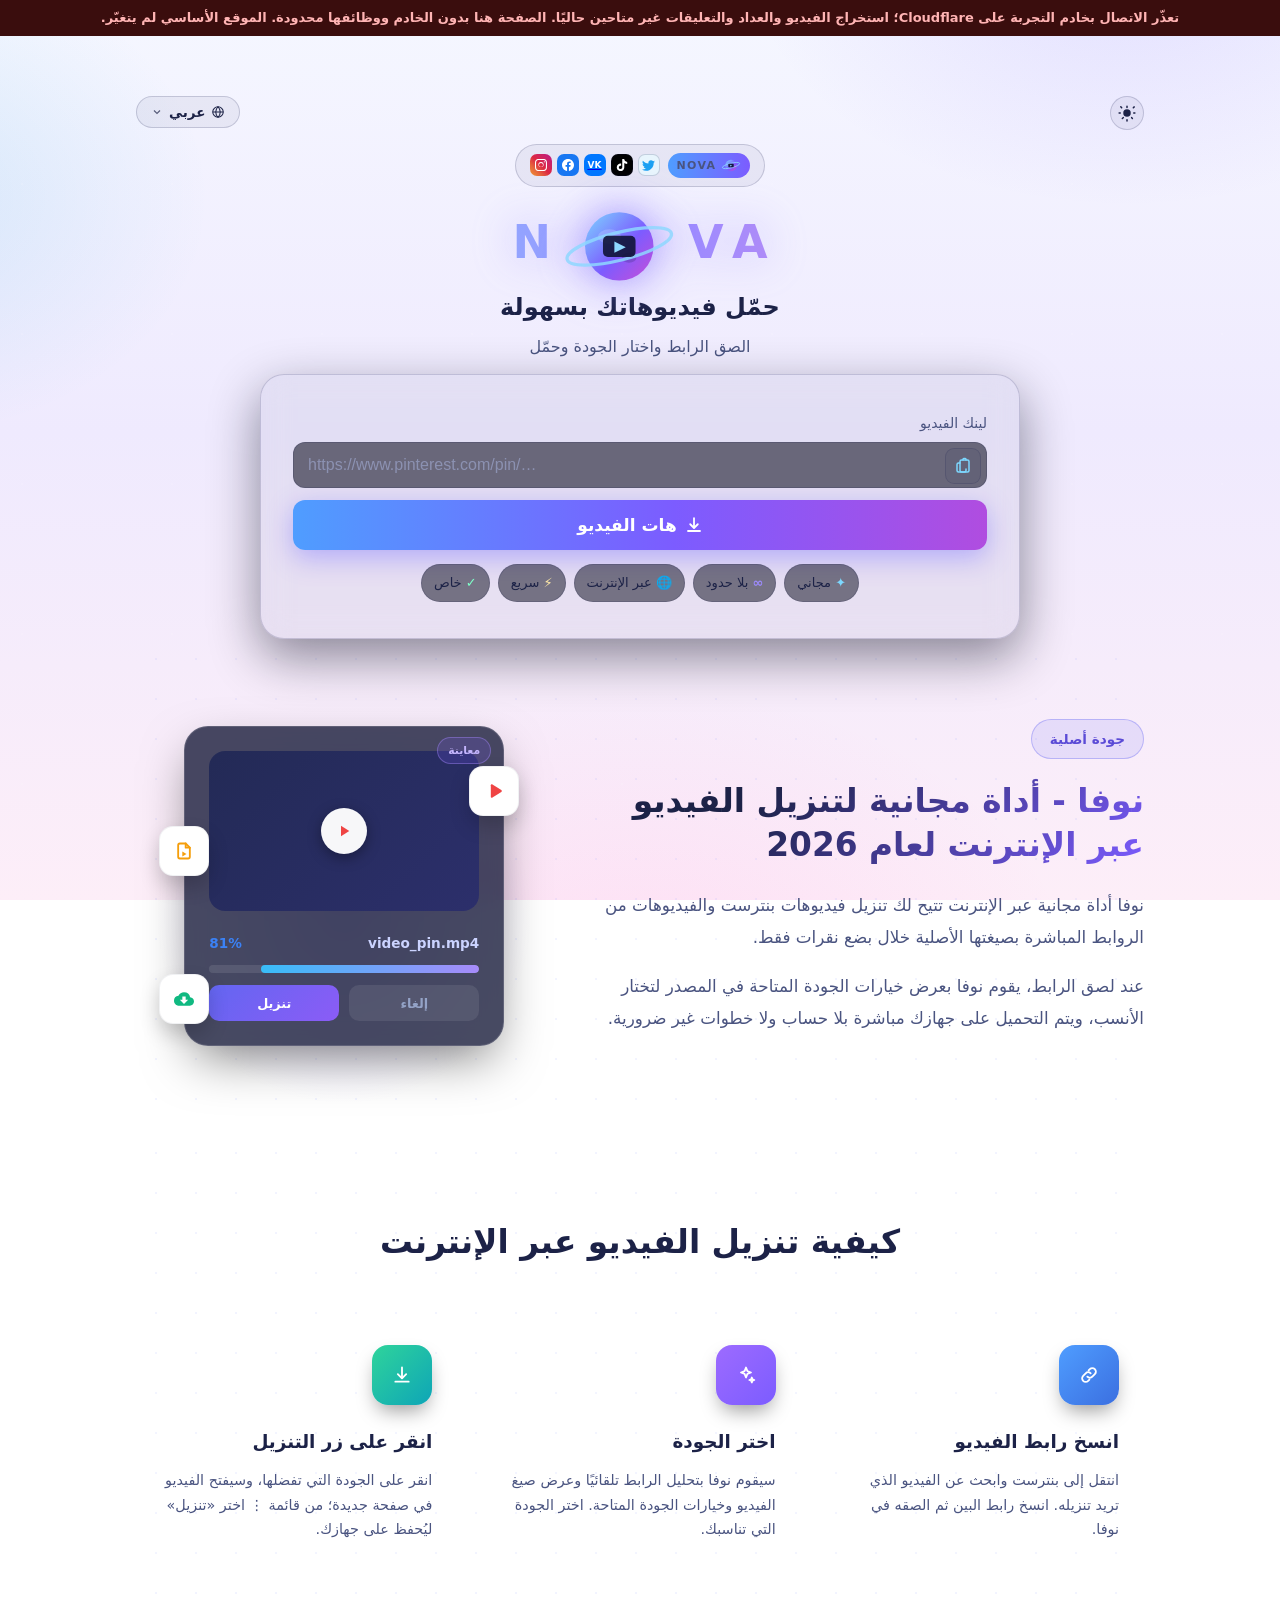
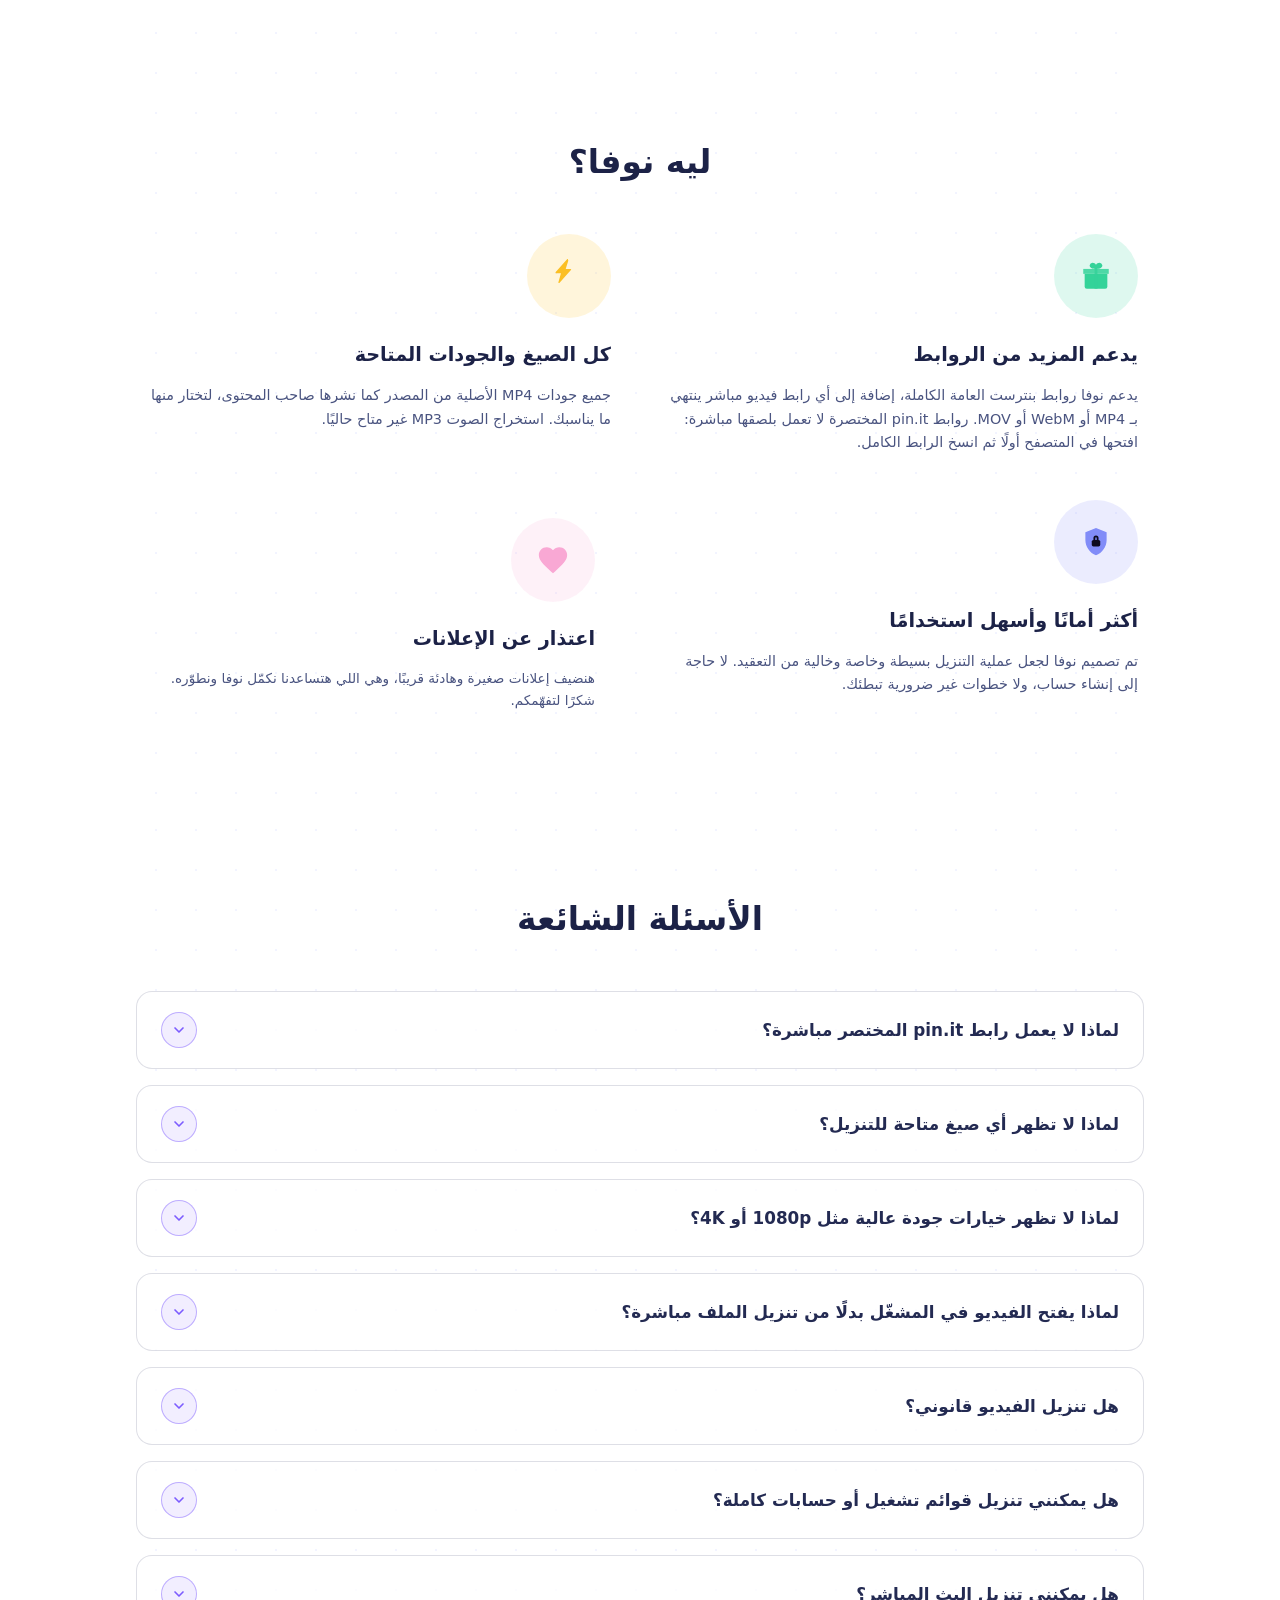
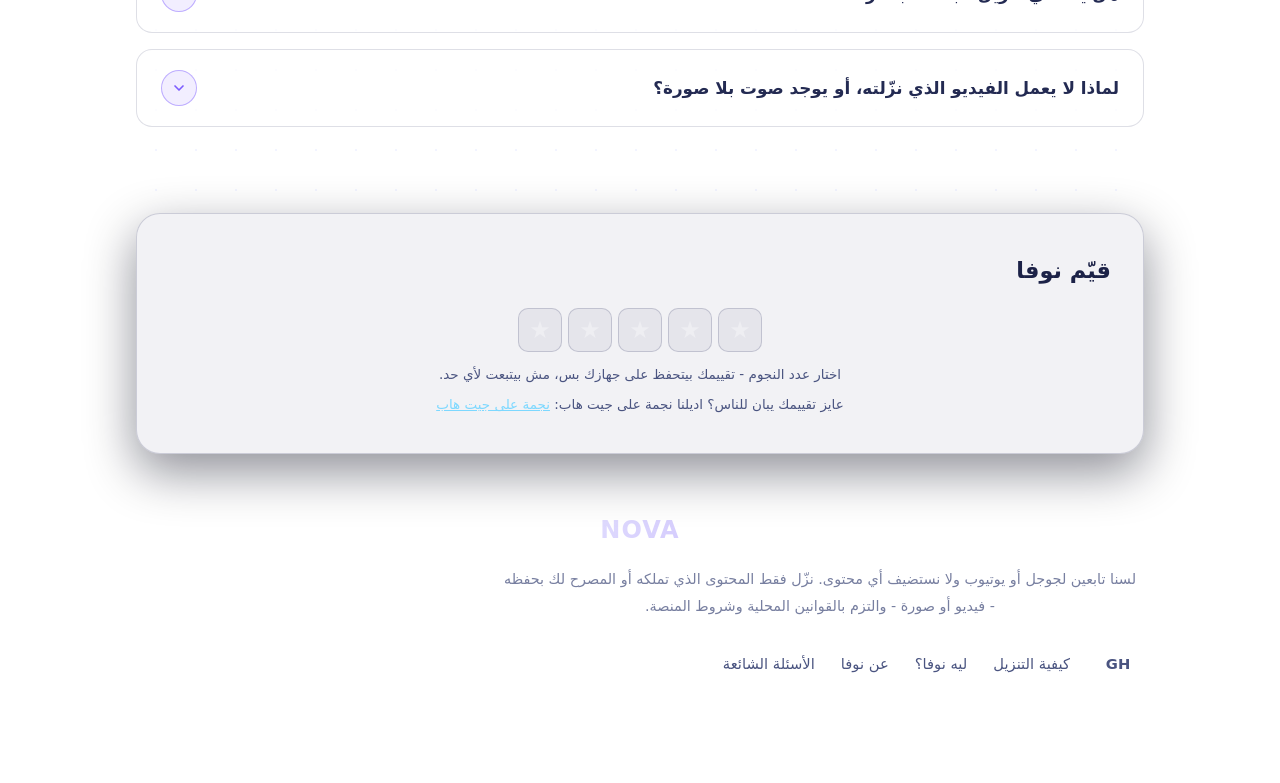
==== preview-cf/index.html @ c41c737f "Preview: Cloudflare Workers + D1 test page (direct-open, no conversion)" ====
<!DOCTYPE html>
<html lang="ar" dir="rtl">
<head>
<meta charset="UTF-8">
<meta name="robots" content="noindex,nofollow">
<meta name="viewport" content="width=device-width, initial-scale=1.0">
<title>N O V A — حمّل فيديوهاتك بسهولة</title>
<meta name="description" content="نوفا: حمّل فيديوهاتك بسهولة - الصق الرابط واختار الجودة وحمّل. مجاني.">
<meta name="keywords" content="تحميل فيديو, بنترست, pinterest video downloader, nova, نوفا, تحميل من بنترست">
<meta name="robots" content="index,follow">
<meta name="theme-color" content="#0d1233">

<meta property="og:site_name" content="NOVA">
<meta property="og:type" content="website">
<meta property="og:title" content="N O V A — حمّل فيديوهاتك بسهولة">
<meta property="og:description" content="الصق اللينك، اختار الجودة، وحمّل. مجاني، وكل حاجة بتتم على جهازك.">
<meta property="og:url" content="https://hady-6.github.io/nova/">
<meta name="twitter:card" content="summary">
<meta name="twitter:title" content="N O V A — حمّل فيديوهاتك بسهولة">
<meta name="twitter:description" content="الصق اللينك، اختار الجودة، وحمّل. مجاني.">
<link rel="icon" href="data:image/svg+xml,%3Csvg xmlns='http://www.w3.org/2000/svg' viewBox='0 0 32 32'%3E%3Ccircle cx='16' cy='16' r='13' fill='%237c5cff'/%3E%3Cellipse cx='16' cy='16' rx='20' ry='6' fill='none' stroke='%237dd8ff' stroke-width='2' transform='rotate(-18 16 16)'/%3E%3C/svg%3E">
<script>try{var st=localStorage.getItem('nova-theme');if(st==='light'||(st===null&&matchMedia('(prefers-color-scheme: light)').matches))document.documentElement.classList.add('light')}catch(e){}</script>
  <link rel="stylesheet" href="../prepared-frontend/style.css?v=44">
</head>
<body><div dir="rtl" style="position:sticky;top:0;z-index:99;background:#2a1f00;color:#ffd479;font:600 13px/1.5 system-ui,sans-serif;padding:8px 12px;text-align:center">نسخة تجريبية لـ NOVA على Cloudflare المجاني (قيد الاختبار) · الفيديو يُفتح في تبويب جديد لتحفظه من المتصفح (مش تنزيل بضغطة واحدة) · للخطة المجانية حدود استخدام ولا يوجد تشغيل مضمون · الموقع الأساسي لسه زي ما هو</div>
<div class="stars" aria-hidden="true"></div>
<div class="stars stars2" aria-hidden="true"></div>
<main class="card">

  <nav class="nav">
    <button id="theme-toggle" class="theme-btn" type="button" data-i18n-title="theme_title" title="الوضع الفاتح / الداكن">
      <svg class="ic-moon" viewBox="0 0 24 24" width="18" height="18" fill="currentColor" aria-hidden="true"><path d="M20.6 14.6A8.5 8.5 0 0 1 9.4 3.4a.7.7 0 0 0-.9-.9 10 10 0 1 0 13 13 .7.7 0 0 0-.9-.9z"/></svg>
      <svg class="ic-sun" viewBox="0 0 24 24" width="18" height="18" fill="currentColor" aria-hidden="true"><path d="M12 17a5 5 0 1 0 0-10 5 5 0 0 0 0 10zm0-15a1 1 0 0 1 1 1v1.5a1 1 0 0 1-2 0V3a1 1 0 0 1 1-1zm0 18a1 1 0 0 1 1 1v1.5a1 1 0 0 1-2 0V21a1 1 0 0 1 1-1zM3 11H1.5a1 1 0 0 0 0 2H3a1 1 0 0 0 0-2zm19.5 0H21a1 1 0 0 0 0 2h1.5a1 1 0 0 0 0-2zM5.6 4.2 4.5 3A1 1 0 0 0 3 4.4l1.1 1.1a1 1 0 1 0 1.5-1.3zm14.3 14.3-1.1-1.1a1 1 0 0 0-1.4 1.4l1 1.1a1 1 0 0 0 1.5-1.4zM20.9 3 19.8 4.2a1 1 0 1 0 1.4 1.4l1.1-1.1A1 1 0 0 0 21 3zM6.2 17.5l-1.1 1a1 1 0 1 0 1.4 1.5l1.1-1.1a1 1 0 1 0-1.4-1.4z"/></svg>
    </button>
    <div class="langdd" id="langdd">
      <button id="lang-btn" class="lang" type="button" aria-haspopup="listbox" aria-expanded="false" aria-label="Language">
        <svg viewBox="0 0 24 24" width="14" height="14" fill="none" stroke="currentColor" stroke-width="1.8" aria-hidden="true"><circle cx="12" cy="12" r="9"/><path d="M3 12h18M12 3c2.5 2.6 3.9 5.7 3.9 9s-1.4 6.4-3.9 9c-2.5-2.6-3.9-5.7-3.9-9S9.5 5.6 12 3z"/></svg>
        <span id="lang-current">عربي</span>
        <svg class="chev" viewBox="0 0 24 24" width="12" height="12" fill="none" stroke="currentColor" stroke-width="2.4" aria-hidden="true"><path d="M6 9l6 6 6-6"/></svg>
      </button>
      <div class="lang-menu" id="lang-menu" role="listbox" hidden></div>
    </div>
  </nav>

  <header>
    <p class="pill"><a class="badge novareset" href="./" aria-label="NOVA - إعادة تحميل الصفحة" title="NOVA"><svg viewBox="86 56 148 96" width="20" height="14" role="img" aria-hidden="true"><circle cx="160" cy="108" r="42" fill="url(#planet)"/><ellipse cx="160" cy="108" rx="66" ry="17" fill="none" stroke="#8fd8ff" stroke-width="6" opacity=".9" transform="rotate(-14 160 108)"/><g transform="translate(160 108)"><rect x="-20" y="-13" width="40" height="26" rx="6" fill="#0d1233" opacity=".9"/><path d="M-6 -6l14 7-14 7z" fill="#8fd8ff"/></g></svg><span class="novareset-t">NOVA</span></a>
      <span class="picons" aria-hidden="true">
        <a class="plink" href="https://www.instagram.com/" target="_blank" rel="noopener" aria-label="Instagram"><span class="ptile ig" title="Instagram"><svg viewBox="0 0 24 24" width="12" height="12" fill="#fff" role="img"><path d="M12 0C8.74 0 8.333.015 7.053.072 5.775.132 4.905.333 4.14.63c-.789.306-1.459.717-2.126 1.384S.935 3.35.63 4.14C.333 4.905.131 5.775.072 7.053.012 8.333 0 8.74 0 12s.015 3.667.072 4.947c.06 1.277.261 2.148.558 2.913.306.788.717 1.459 1.384 2.126.667.666 1.336 1.079 2.126 1.384.766.296 1.636.499 2.913.558C8.333 23.988 8.74 24 12 24s3.667-.015 4.947-.072c1.277-.06 2.148-.262 2.913-.558.788-.306 1.459-.718 2.126-1.384.666-.667 1.079-1.335 1.384-2.126.296-.765.499-1.636.558-2.913.06-1.28.072-1.687.072-4.947s-.015-3.667-.072-4.947c-.06-1.277-.262-2.149-.558-2.913-.306-.789-.718-1.459-1.384-2.126C21.319 1.347 20.651.935 19.86.63c-.765-.297-1.636-.499-2.913-.558C15.667.012 15.26 0 12 0zm0 2.16c3.203 0 3.585.016 4.85.071 1.17.055 1.805.249 2.227.415.562.217.96.477 1.382.896.419.42.679.819.896 1.381.164.422.36 1.057.413 2.227.057 1.266.07 1.646.07 4.85s-.015 3.585-.074 4.85c-.061 1.17-.256 1.805-.421 2.227-.224.562-.479.96-.899 1.382-.419.419-.824.679-1.38.896-.42.164-1.065.36-2.235.413-1.274.057-1.649.07-4.859.07-3.211 0-3.586-.015-4.859-.074-1.171-.061-1.816-.256-2.236-.421-.569-.224-.96-.479-1.379-.899-.421-.419-.69-.824-.9-1.38-.165-.42-.359-1.065-.42-2.235-.045-1.26-.061-1.649-.061-4.844 0-3.196.016-3.586.061-4.861.061-1.17.255-1.814.42-2.234.21-.57.479-.96.9-1.381.419-.419.81-.689 1.379-.898.42-.166 1.051-.361 2.221-.421 1.275-.045 1.65-.06 4.859-.06l.045.03zm0 3.678a5.162 5.162 0 1 0 0 10.324 5.162 5.162 0 0 0 0-10.324zM12 16c-2.21 0-4-1.79-4-4s1.79-4 4-4 4 1.79 4 4-1.79 4-4 4zm7.846-10.405a1.206 1.206 0 0 1-2.41 0 1.206 1.206 0 0 1 2.41 0z"/></svg></span></a>
        <a class="plink" href="https://www.facebook.com/" target="_blank" rel="noopener" aria-label="Facebook"><span class="ptile fb" title="Facebook"><svg viewBox="0 0 24 24" width="12" height="12" fill="#fff" role="img"><path d="M24 12.073c0-6.627-5.373-12-12-12s-12 5.373-12 12c0 5.99 4.388 10.954 10.125 11.854v-8.385H7.078v-3.47h3.047V9.43c0-3.007 1.792-4.669 4.533-4.669 1.312 0 2.686.235 2.686.235v2.953H15.83c-1.491 0-1.956.925-1.956 1.874v2.25h3.328l-.532 3.47h-2.796v8.385C19.612 23.027 24 18.062 24 12.073z"/></svg></span></a>
        <a class="plink" href="https://vk.com/" target="_blank" rel="noopener" aria-label="VK"><span class="ptile vk" title="VK">VK</span></a>
        <a class="plink" href="https://www.tiktok.com/" target="_blank" rel="noopener" aria-label="TikTok"><span class="ptile tt" title="TikTok"><svg viewBox="0 0 24 24" width="12" height="12" fill="#fff" role="img"><path d="M12.525.02c1.31-.02 2.61-.01 3.91-.02.08 1.53.63 3.09 1.75 4.17 1.12 1.11 2.7 1.62 4.24 1.79v4.03c-1.44-.05-2.89-.35-4.2-.97-.57-.26-1.1-.59-1.62-.93-.01 2.92.01 5.84-.02 8.75-.08 1.4-.54 2.79-1.35 3.94-1.31 1.92-3.58 3.17-5.91 3.21-1.43.08-2.86-.31-4.08-1.03-2.02-1.19-3.44-3.37-3.65-5.71-.02-.5-.03-1-.01-1.49.18-1.9 1.12-3.72 2.58-4.96 1.66-1.44 3.98-2.13 6.15-1.72.02 1.48-.04 2.96-.04 4.44-.99-.32-2.15-.23-3.02.37-.63.41-1.11 1.04-1.36 1.75-.21.51-.15 1.07-.14 1.61.24 1.64 1.82 3.02 3.5 2.87 1.12-.01 2.19-.66 2.77-1.61.19-.33.4-.67.41-1.06.1-1.79.06-3.57.07-5.36.01-4.03-.01-8.05.02-12.07z"/></svg></span></a>
        <a class="plink" href="https://x.com/" target="_blank" rel="noopener" aria-label="Twitter"><span class="ptile tw" title="Twitter"><svg viewBox="0 0 24 24" width="13" height="13" fill="#1DA1F2" role="img"><path d="M23.953 4.57a10 10 0 0 1-2.825.775 4.958 4.958 0 0 0 2.163-2.723c-.951.555-2.005.959-3.127 1.184a4.92 4.92 0 0 0-8.384 4.482C7.69 8.095 4.067 6.13 1.64 3.162a4.822 4.822 0 0 0-.666 2.475c0 1.71.87 3.213 2.188 4.096a4.904 4.904 0 0 1-2.228-.616v.06a4.923 4.923 0 0 0 3.946 4.827 4.996 4.996 0 0 1-2.212.085 4.936 4.936 0 0 0 4.604 3.417 9.867 9.867 0 0 1-6.102 2.105c-.39 0-.779-.023-1.17-.067a13.995 13.995 0 0 0 7.557 2.209c9.053 0 13.998-7.496 13.998-13.985 0-.21 0-.42-.015-.63A9.935 9.935 0 0 0 24 4.59z"/></svg></span></a>
      </span>
    </p>
    <svg width="0" height="0" style="position:absolute" aria-hidden="true"><defs>
        <linearGradient id="planet" x1="0" y1="0" x2="1" y2="1">
          <stop offset="0" stop-color="#7dd8ff"/><stop offset=".55" stop-color="#7c5cff"/><stop offset="1" stop-color="#c94dd8"/>
        </linearGradient>
        <linearGradient id="arrow" x1="0" y1="0" x2="0" y2="1">
          <stop offset="0" stop-color="#8fe3ff"/><stop offset="1" stop-color="#b79bff"/>
        </linearGradient>
        <radialGradient id="glow" cx=".5" cy=".5" r=".5">
          <stop offset="0" stop-color="#7c5cff" stop-opacity=".55"/><stop offset="1" stop-color="#7c5cff" stop-opacity="0"/>
        </radialGradient>
    </defs></svg>
    <p class="brand" dir="ltr"><span class="bl">N</span><svg class="brand-o" viewBox="86 56 148 96" role="img" aria-label="O"><circle cx="160" cy="108" r="42" fill="url(#planet)"/><ellipse cx="148" cy="96" rx="14" ry="9" fill="#ffffff" opacity=".18"/><ellipse cx="172" cy="122" rx="9" ry="6" fill="#0d1233" opacity=".18"/><ellipse cx="160" cy="108" rx="66" ry="17" fill="none" stroke="#8fd8ff" stroke-width="4" opacity=".85" transform="rotate(-14 160 108)"/><g transform="translate(160 108)"><rect x="-20" y="-13" width="40" height="26" rx="6" fill="#0d1233" opacity=".88"/><path d="M-6 -6l14 7-14 7z" fill="#8fd8ff"/></g></svg><span class="bl">V</span><span class="bl">A</span></p>
    <h1 data-i18n="h1">حمّل فيديوهاتك بسهولة</h1>
    <p class="intro" data-i18n="sub">الصق الرابط واختار الجودة وحمّل</p>
  </header>

  <section class="panel" id="go-panel">
    <label for="url" data-i18n="url_label">لينك الفيديو</label>
    <div class="urlrow">
      <input id="url" type="url" inputmode="url" autocomplete="off" placeholder="https://www.pinterest.com/pin/…" data-i18n-ph="ph">
      <button id="paste" class="paste" type="button" data-i18n-title="paste_title" title="لصق" aria-label="لصق">
        <svg viewBox="0 0 24 24" width="18" height="18" fill="none" stroke="currentColor" stroke-width="2" stroke-linecap="round" stroke-linejoin="round"><rect x="8" y="4" width="12" height="16" rx="2"/><path d="M8 8H6a2 2 0 0 0-2 2v8a2 2 0 0 0 2 2h8a2 2 0 0 0 2-2v-2"/><path d="M12 4V3a1 1 0 0 1 1-1h2a1 1 0 0 1 1 1v1"/></svg>
      </button>
    </div>
    <button id="go" class="primary big" type="button">
      <svg viewBox="0 0 24 24" width="18" height="18" fill="none" stroke="currentColor" stroke-width="2.4" stroke-linecap="round" stroke-linejoin="round"><path d="M12 3v12"/><path d="M7 11l5 5 5-5"/><path d="M4 20h16"/></svg>
      <span data-i18n="go">هات الفيديو</span>
    </button>
    <div id="msg" role="status" aria-live="polite"></div>
    <div class="chips">
      <span class="chip"><i class="dot dc">✦</i> <span data-i18n="chip_free">مجاني</span></span>
      <span class="chip"><i class="dot dv">∞</i> <span data-i18n="chip_nolimits">بلا حدود</span></span>
      <span class="chip"><i class="dot dc">🌐</i> <span data-i18n="chip_online">عبر الإنترنت</span></span>
      <span class="chip"><i class="dot dy">⚡</i> <span data-i18n="chip_fast">سريع</span></span>
      <span class="chip"><i class="dot dg">✓</i> <span data-i18n="chip_private">خاص</span></span>
    </div>
  </section>

  <section id="pin-result" class="panel" hidden>
    <h2><svg class="ic" viewBox="0 0 24 24" width="20" height="20" fill="none" stroke="url(#planet)" stroke-width="2" stroke-linecap="round"><path d="M4 7h16M4 12h10M4 17h13"/></svg> <span data-i18n="choose_quality">اختار الجودة</span></h2>
    <p id="pin-title"></p>
    <div id="variants" class="stack"></div>
    <div class="note">
      <strong data-i18n="howto_save_t">إزاي تحفظه</strong>
      <span data-i18n="howto_save_b">دوس على الجودة، الفيديو هيفتح لوحده في صفحة جديدة. شغّله، ومن ⋮ اختار «تنزيل» وهيتحفظ على موبايلك. بنترست مانعة التحميل بضغطة واحدة من أي موقع خارجي.</span>
    </div>
  </section>

  <section id="direct-result" class="panel" hidden>
    <h2><span data-i18n="ready_t">جاهز يتحمّل</span></h2>
    <div class="stack"><button id="dl-direct" class="primary" type="button" data-i18n="dl_btn">تحميل الفيديو</button></div>
    <div id="direct-fallback" class="note" hidden>
      <strong data-i18n="fallback_t">التحميل المباشر متعذر</strong>
      <span data-i18n="fallback_b">الموقع اللي عليه الفيديو مانع التحميل من هنا. افتحه من اللينك ده واحفظه من ⋮ ثم «تنزيل»:</span>
      <a id="direct-open" href="#" target="_blank" rel="noopener" data-i18n="fallback_open">فتح الفيديو</a>
    </div>
    <div id="direct-ok" class="note ok" hidden><strong data-i18n="ok_t">اتحمّل ✓</strong> <span data-i18n="ok_b">الفيديو نزل على جهازك.</span></div>
  </section>

  <section class="panel low about" id="about">
    <div class="about-txt">
      <span class="pill-mini" data-i18n="about_chip">جودة أصلية</span>
      <h2><span data-i18n="about_h">نوفا - أداة مجانية لتنزيل الفيديو عبر الإنترنت لعام 2026</span></h2>
      <p data-i18n="about_p1">نوفا أداة مجانية عبر الإنترنت تتيح لك تنزيل فيديوهات بنترست والفيديوهات من الروابط المباشرة بصيغتها الأصلية خلال بضع نقرات فقط.</p>
      <p data-i18n="about_p2">عند لصق الرابط، يقوم نوفا بعرض خيارات الجودة المتاحة في المصدر لتختار الأنسب، ويتم التحميل على جهازك مباشرة بلا حساب ولا خطوات غير ضرورية.</p>
    </div>
    <div class="about-mock" aria-hidden="true">
      <div class="mock-blob"></div>
      <div class="mock-card"><span class="mock-demo" data-i18n="mock_demo">معاينة</span>
        <div class="mock-video"><span class="mock-play"><svg viewBox="0 0 24 24" width="18" height="18" fill="#ef4444"><path d="M8 5v14l11-7z"/></svg></span></div>
        <div class="mock-row"><span class="mock-file" dir="ltr">video_pin.mp4</span><span class="mock-pct">85%</span></div>
        <div class="mock-bar"><span></span></div>
        <div class="mock-btns"><span class="mock-cancel" data-i18n="mock_cancel">إلغاء</span><span class="mock-dl" data-i18n="mock_dl">تنزيل</span></div>
      </div>
      <span class="float-ic fi-link" title="تشغيل الفيديو"><svg viewBox="0 0 24 24" width="22" height="22" fill="#ef4444"><path d="M8.5 5.8v12.4c0 .9 1 1.5 1.8 1l9.7-6.2c.7-.5.7-1.5 0-2L10.3 4.8c-.8-.5-1.8.1-1.8 1z"/></svg></span>
      <span class="float-ic fi-vid"><svg viewBox="0 0 24 24" width="20" height="20" fill="none" stroke="#f59e0b" stroke-width="2.2" stroke-linecap="round" stroke-linejoin="round"><path d="M14 3H7a2 2 0 0 0-2 2v14a2 2 0 0 0 2 2h10a2 2 0 0 0 2-2V8z"/><path d="M14 3v5h5"/><path d="M10 12.5l5 3-5 3z" fill="#f59e0b" stroke="none"/></svg></span>
      <span class="float-ic fi-dl"><svg viewBox="0 0 24 24" width="20" height="20" fill="#10b981"><path d="M19.35 10.04A7.49 7.49 0 0 0 12 4C9.11 4 6.6 5.64 5.35 8.04A5.994 5.994 0 0 0 0 14c0 3.31 2.69 6 6 6h13c2.76 0 5-2.24 5-5 0-2.64-2.05-4.78-4.65-4.96zM17 13l-5 5-5-5h3V9h4v4h3z"/></svg></span>
    </div>
  </section>

  <section class="panel low how-sec" id="how">
    <h2><span data-i18n="how_h">كيفية تنزيل الفيديو عبر الإنترنت</span></h2>
    <div class="steps">
      <div class="step">
        <span class="tile blue"><svg viewBox="0 0 24 24" width="20" height="20" fill="none" stroke="#fff" stroke-width="2.2" stroke-linecap="round"><path d="M10 14a4 4 0 0 0 6 0l3-3a4 4 0 0 0-6-6l-1.5 1.5"/><path d="M14 10a4 4 0 0 0-6 0l-3 3a4 4 0 0 0 6 6l1.5-1.5"/></svg></span>
        <div><strong data-i18n="step1_t">انسخ رابط الفيديو</strong><p data-i18n="step1_b">انتقل إلى بنترست وابحث عن الفيديو الذي تريد تنزيله. انسخ رابط البين ثم الصقه في نوفا.</p></div>
      </div>
      <div class="step">
        <span class="tile violet"><svg viewBox="0 0 24 24" width="20" height="20" fill="none" stroke="#fff" stroke-width="2.2" stroke-linecap="round" stroke-linejoin="round"><path d="M12 3l1.7 4.3L18 9l-4.3 1.7L12 15l-1.7-4.3L6 9l4.3-1.7z"/><path d="M19 15l.8 2.2L22 18l-2.2.8L19 21l-.8-2.2L16 18l2.2-.8z"/></svg></span>
        <div><strong data-i18n="step2_t">اختر الجودة</strong><p data-i18n="step2_b">سيقوم نوفا بتحليل الرابط تلقائيًا وعرض صيغ الفيديو وخيارات الجودة المتاحة. اختر الجودة التي تناسبك.</p></div>
      </div>
      <div class="step">
        <span class="tile green"><svg viewBox="0 0 24 24" width="20" height="20" fill="none" stroke="#fff" stroke-width="2.2" stroke-linecap="round" stroke-linejoin="round"><path d="M12 3v12"/><path d="M7 11l5 5 5-5"/><path d="M4 20h16"/></svg></span>
        <div><strong data-i18n="step3_t">انقر على زر التنزيل</strong><p data-i18n="step3_b">انقر على الجودة التي تفضلها، وسيفتح الفيديو في صفحة جديدة؛ من قائمة ⋮ اختر «تنزيل» ليُحفظ على جهازك.</p></div>
      </div>
    </div>
  </section>


  <section class="panel low why-sec" id="why">
    <h2><span data-i18n="feat_h">ليه نوفا؟</span></h2>
    <div class="feat">
      <div class="cell cm">
        <span class="bubble"><svg viewBox="0 0 24 24" width="30" height="30" fill="currentColor"><path d="M4 10.5h16v9a1.5 1.5 0 0 1-1.5 1.5h-13A1.5 1.5 0 0 1 4 19.5v-9z"/><path d="M3 7h18v3.5H3z" opacity=".85"/><path d="M11 7h2v14h-2z" opacity=".85"/><path d="M12 7s-4.5.2-4.5-2.6A2.25 2.25 0 0 1 12 5.6 2.25 2.25 0 0 1 16.5 4.4C16.5 7.2 12 7 12 7z"/></svg></span>
        <strong data-i18n="feat5_t">يدعم المزيد من الروابط</strong>
        <p data-i18n="feat5_b">يدعم نوفا روابط بنترست العامة الكاملة والروابط المختصرة pin.it بعد فتحها، إضافة إلى أي رابط فيديو مباشر ينتهي بـ MP4 أو WebM أو MOV.</p>
      </div>
      <div class="cell ca">
        <span class="bubble"><svg viewBox="0 0 24 24" width="30" height="30" fill="currentColor"><path d="M11.25.68a.5.5 0 0 1 .23.58L9.68 7H13a.5.5 0 0 1 .36.84l-8 9a.5.5 0 0 1-.84-.49L6.32 10H3a.5.5 0 0 1-.36-.84l8-9a.5.5 0 0 1 .61-.48z"/></svg></span>
        <strong data-i18n="feat1_t">كل الصيغ والجودات المتاحة</strong>
        <p data-i18n="feat1_b">جميع جودات MP4 الأصلية من المصدر كما نشرها صاحب المحتوى، لتختار منها ما يناسبك. استخراج الصوت MP3 غير متاح حاليًا.</p>
      </div>
      <div class="cell cl">
        <span class="bubble"><svg viewBox="0 0 24 24" width="30" height="30" fill="currentColor"><path d="M12 2.2l7.5 3v5.3c0 4.8-3.2 9.2-7.5 10.9-4.3-1.7-7.5-6.1-7.5-10.9V5.2l7.5-3z"/><rect x="9" y="10.5" width="6" height="4.6" rx="1.2" fill="#0d0a1f"/><path d="M10.2 10.5V9.2a1.8 1.8 0 0 1 3.6 0v1.3h-1.3V9.2a.5.5 0 0 0-1 0v1.3h-1.3z" fill="#0d0a1f"/></svg></span>
        <strong data-i18n="feat6_t">أكثر أمانًا وأسهل استخدامًا</strong>
        <p data-i18n="feat6_b">تم تصميم نوفا لجعل عملية التنزيل بسيطة وخاصة وخالية من التعقيد. لا حاجة إلى إنشاء حساب، ولا خطوات غير ضرورية تبطئك.</p>
      </div>
      <div class="cell mini cr">
        <span class="bubble"><svg viewBox="0 0 24 24" width="30" height="30" fill="currentColor"><path d="M12 21.35l-1.45-1.32C5.4 15.36 2 12.28 2 8.5 2 5.42 4.42 3 7.5 3c1.74 0 3.41.81 4.5 2.09C13.09 3.81 14.76 3 16.5 3 19.58 3 22 5.42 22 8.5c0 3.78-3.4 6.86-8.55 11.54L12 21.35z"/></svg></span>
        <strong data-i18n="feat4_t">اعتذار عن الإعلانات</strong>
        <p data-i18n="feat4_b">هنضيف إعلانات صغيرة وهادئة قريبًا، وهي اللي هتساعدنا نكمّل نوفا ونطوّره. شكرًا لتفهّمكم.</p>
      </div>

    </div>
  </section>



  <section class="panel low faq-sec" id="faq">
    <h2><span data-i18n="faq_h">الأسئلة الشائعة</span></h2>
    <details>
      <summary data-i18n="faq1_q">لماذا لا يعمل رابط pin.it المختصر مباشرة؟</summary>
      <p data-i18n="faq1_a">روابط pin.it تحتاج أن تُفتح أولًا: افتح الرابط في المتصفح، وسيتحوّل إلى الرابط الطويل؛ انسخه من شريط العنوان ثم الصقه هنا.</p>
    </details>
    <details>
      <summary data-i18n="faq2_q">لماذا لا تظهر أي صيغ متاحة للتنزيل؟</summary>
      <p data-i18n="faq2_a">قد يكون البين قد حُذف أو جُعل خاصًا (سريًا)، أو أن الرابط يحتوي على صورة وليس فيديو. يرجى التحقق من الرسالة المعروضة على الصفحة لمزيد من التفاصيل.</p>
    </details>
    <details>
      <summary data-i18n="faq8_q">لماذا لا تظهر خيارات جودة عالية مثل 1080p أو 4K؟</summary>
      <p data-i18n="faq8_a">تعتمد خيارات الجودة المتاحة على الفيديو الأصلي في المصدر. نعرض أعلى درجات الدقة المتوفرة فعلًا، لكن بعض الفيديوهات لا توفر نسخًا بدقة 1080p أو أعلى لأن صاحب المحتوى نشرها هكذا.</p>
    </details>
    <details>
      <summary data-i18n="faq3_q">لماذا يفتح الفيديو في المشغّل بدلًا من تنزيل الملف مباشرة؟</summary>
      <p data-i18n="faq3_a">بالنسبة لبعض الفيديوهات، قد يؤدي النقر على زر التنزيل إلى فتح الفيديو مباشرة في المتصفح بدلًا من بدء التنزيل تلقائيًا، لأن بنترست تمنع التحميل بضغطة واحدة من المواقع الخارجية. إذا حدث ذلك، انقر على قائمة النقاط الثلاث ⋮ في المشغل واختر «تنزيل».</p>
    </details>
    <details>
      <summary data-i18n="faq7_q">هل تنزيل الفيديو قانوني؟</summary>
      <p data-i18n="faq7_a">يعتمد ذلك على القوانين المحلية في بلدك وعلى طريقة استخدامك للمحتوى. نزّل فقط الفيديوهات التي تملكها، أو الموجودة ضمن الملكية العامة، أو التي لديك إذن بحفظها.</p>
    </details>
    <details>
      <summary data-i18n="faq6_q">هل يمكنني تنزيل قوائم تشغيل أو حسابات كاملة؟</summary>
      <p data-i18n="faq6_a">لا، تنزيل قوائم التشغيل والحسابات الكاملة غير مدعوم حاليًا. لتنزيل عدة فيديوهات، انسخ كل رابط والصقه بشكل منفصل.</p>
    </details>
    <details>
      <summary data-i18n="faq9_q">هل يمكنني تنزيل البث المباشر؟</summary>
      <p data-i18n="faq9_a">لا، لا يمكن تنزيل البث المباشر أثناء استمراره. بعد انتهاء البث ونشر الفيديو كاملًا في المصدر، يمكن تنزيله بالطريقة المعتادة.</p>
    </details>
    <details>
      <summary data-i18n="faq10_q">لماذا لا يعمل الفيديو الذي نزّلته، أو يوجد صوت بلا صورة؟</summary>
      <p data-i18n="faq10_a">جرّب جودة أخرى من القائمة وأعد التنزيل. بعض الروابط تكون فيديو بلا صوت من المصدر نفسه، وبعض المشغّلات لا تدعم كل الصيغ - جرّب مشغّلًا أحدث أو افتح الملف في المتصفح.</p>
    </details>
  </section>

  <section class="panel" id="rate-panel">
    <h2><span data-i18n="rate_h">قيّم نوفا</span></h2>
    <div class="stars-input" id="rate-stars" role="radiogroup" aria-label="rating">
      <button type="button" data-star="1" aria-label="1">★</button>
      <button type="button" data-star="2" aria-label="2">★</button>
      <button type="button" data-star="3" aria-label="3">★</button>
      <button type="button" data-star="4" aria-label="4">★</button>
      <button type="button" data-star="5" aria-label="5">★</button>
    </div>
    <p class="rate-note" id="rate-note" data-i18n="rate_note">اختار عدد النجوم - تقييمك بيتحفظ على جهازك بس، مش بيتبعت لأي حد.</p>
    <p class="rate-note"><span data-i18n="rate_pub">عايز تقييمك يبان للناس؟ اديلنا نجمة على جيت هاب:</span> <a href="https://github.com/hady-6/nova" target="_blank" rel="noopener" data-i18n="rate_gh">نجمة على جيت هاب</a></p>
  </section>

  <footer>
    <div class="foot-brand" dir="ltr">NOVA</div>
    <p class="advice" data-i18n="footer2">لسنا تابعين لبنترست ولا نستضيف أي محتوى. نزّل فقط المحتوى الذي تملكه أو المصرح لك بحفظه - فيديو أو صورة - والتزم بالقوانين المحلية وشروط المنصة.</p>
    <div class="foot-links">
      <a class="foot-gh" href="https://github.com/hady-6/nova" target="_blank" rel="noopener" title="GitHub" dir="ltr">GH</a>
      <a href="#how" data-i18n="foot_how">كيفية التنزيل</a>
      <a href="#why" data-i18n="foot_why">ليه نوفا؟</a>
      <a href="#about" data-i18n="foot_about">عن نوفا</a>
      <a href="#faq" data-i18n="foot_faq">الأسئلة الشائعة</a>
    </div>
    <p id="stats-line" class="stats-line" hidden></p>
  </footer>
</main>
<script>
var NB='https://nova-api.alaziziya7.workers.dev';
var ac=new AbortController();setTimeout(function(){ac.abort()},6000);
fetch(NB+'/api/health',{signal:ac.signal}).then(function(r){return r.ok&&r.json()}).then(function(j){return !!(j&&j.ok)}).catch(function(){return false}).then(function(alive){
fetch('../prepared-frontend/app.js?v=44').then(function(r){return r.text()}).then(function(t){
 if(!alive){
  var bn=document.querySelector('body > div[dir=rtl]');
  if(bn){bn.style.background='#3a0d0d';bn.style.color='#ffb4b4';bn.textContent='تعذّر الاتصال بخادم التجربة على Cloudflare؛ استخراج الفيديو والعداد والتعليقات غير متاحين حاليًا. الصفحة هنا بدون الخادم ووظائفها محدودة. الموقع الأساسي لم يتغيّر.';}
  var e0=document.createElement('script');e0.textContent=t;document.body.appendChild(e0);
  document.dispatchEvent(new Event('DOMContentLoaded'));
  return;
 }
var AR={"feat2_b": "في هذه النسخة التجريبية يمر رابطك عبر خادم الاختبار الخاص بنوفا على Cloudflare لاستخراج الفيديو، أما الفيديو نفسه فيُفتح مباشرة من Pinterest في تبويب جديد لتحفظه من المتصفح. لا حسابات، والعداد والتعليقات والتقييمات تُحفظ في قاعدة بيانات Cloudflare D1، وللخطة المجانية حدود استخدام.", "about_p2": "في هذه النسخة التجريبية يمر رابطك عبر خادم الاختبار الخاص بنوفا على Cloudflare لاستخراج الفيديو فقط، ويُحفظ عدّاد الزوار والتعليقات والتقييمات في قاعدة بيانات Cloudflare D1 المجانية، ولها حدود استخدام.", "fmt_b2": "تحويل الصيغ - مثل استخراج MP3 - غير متاح في هذه النسخة التجريبية.", "faq1_q": "هل يعمل رابط pin.it المختصر؟", "faq1_a": "جرّب لصق الرابط المختصر مباشرة. اختُبرت ثلاثة روابط مختصرة بنجاح في هذه النسخة، من بينها رابط فيديو بصيغة HLS فقط. إن لم يعمل رابطك افتحه في المتصفح وانسخ الرابط الطويل. بعض البينات لا تتاح للتنزيل إن لم يشارك Pinterest بيانات الفيديو.", "feat5_b": "يدعم نوفا روابط بنترست العامة وأي رابط فيديو مباشر ينتهي بـ MP4 أو WebM أو MOV. روابط pin.it المختصرة تعمل في هذه النسخة التجريبية؛ إن لم يعمل رابطك افتحه في المتصفح وانسخ الرابط الطويل."},EN={"feat2_b": "In this test version your link passes through NOVA's Cloudflare test server to find the video; the video itself opens directly from Pinterest in a new tab for you to save from the browser. No accounts. The counter, comments and ratings are stored in a Cloudflare D1 database, and the free plan has usage limits.", "about_p2": "In this test version your link passes through NOVA's Cloudflare test server only to find the video, and the visitor counter, comments and ratings are stored in a free Cloudflare D1 database, which has usage limits.", "fmt_b2": "Format conversion - like extracting MP3 - is not available in this test version.", "faq1_q": "Does a short pin.it link work?", "faq1_a": "Try pasting the short link directly. Three short links were tested successfully in this version, including a pin with HLS-only video. If yours does not work, open it in your browser and copy the full link. Some pins cannot be downloaded if Pinterest does not share their video data.", "feat5_b": "NOVA supports public Pinterest links and any direct video link ending in MP4, WebM or MOV. Short pin.it links work in this test version; if yours does not, open it in the browser and copy the full link."};
 t=t.replace(/(\b(feat2_b|about_p2|fmt_b2|faq1_q|faq1_a|feat5_b)): '((?:[^'\\]|\\.)*)'/g,function(m,k,k2,v){var ar=/[\u0600-\u06FF]/.test(v);return k+": '"+(ar?AR:EN)[k2].replace(/'/g,"\\'")+"'"});
 t=t.replace(/"(feat2_b|about_p2|fmt_b2|faq1_q|faq1_a|feat5_b)": "((?:[^"\\\\]|\\\\.)*)"/g,function(m,k){return JSON.stringify(k)+": "+JSON.stringify(EN[k])});
 t=t.replace("const NOVA_BACKEND = '';","const NOVA_BACKEND = 'https://nova-api.alaziziya7.workers.dev';").replace("const NOVA_PROXY = false;","const NOVA_PROXY = false;");
 var e=document.createElement('script');e.textContent=t;document.body.appendChild(e);
 document.dispatchEvent(new Event('DOMContentLoaded'));
 var c=document.querySelector('[data-i18n=chip_private]');if(c&&c.parentNode)c.parentNode.remove();
});
});
</script>
</body>
</html>
---- prepared-frontend/style.css ----
:root {
  --ink: #eef1ff;
  --ink-2: #aab4e0;
  --line: rgba(255, 255, 255, .14);
  --glass: rgba(255, 255, 255, .055);
  --glass-2: rgba(9, 12, 34, .55);
  --cyan: #7dd8ff;
  --violet: #9d8bff;
  --pink: #ff8bd4;
  --ok: #7dffc8;
  --err: #ff9daa;
}
* { box-sizing: border-box; }
html { scroll-behavior: smooth; overflow-x: clip; }
body {
  margin: 0;
  overflow-x: clip;
  color: var(--ink);
  font-family: system-ui, 'Segoe UI', Tahoma, sans-serif;
  line-height: 1.8;
  background:
    radial-gradient(620px 420px at 88% -6%, rgba(124, 92, 255, .38), transparent 62%),
    radial-gradient(520px 400px at -8% 22%, rgba(0, 200, 255, .20), transparent 60%),
    radial-gradient(720px 520px at 50% 112%, rgba(255, 77, 205, .17), transparent 62%),
    linear-gradient(180deg, #070b1e 0%, #0d1233 48%, #160f38 100%);
  background-attachment: fixed;
  min-height: 100vh;
}
.stars, .stars2 {
  position: fixed; inset: 0; pointer-events: none; z-index: 0;
  background-image:
    radial-gradient(1.6px 1.6px at 22px 34px, rgba(255,255,255,.95) 50%, transparent 52%),
    radial-gradient(1.1px 1.1px at 78px 96px, rgba(255,255,255,.7) 50%, transparent 52%),
    radial-gradient(1.3px 1.3px at 120px 58px, rgba(190,210,255,.85) 50%, transparent 52%),
    radial-gradient(1px 1px at 52px 128px, rgba(255,255,255,.6) 50%, transparent 52%);
  background-size: 150px 150px;
  animation: twinkle 4.5s ease-in-out infinite alternate;
}
.stars2 {
  background-image:
    radial-gradient(1px 1px at 40px 70px, rgba(255,255,255,.8) 50%, transparent 52%),
    radial-gradient(1.3px 1.3px at 96px 20px, rgba(255,220,245,.8) 50%, transparent 52%),
    radial-gradient(.9px .9px at 14px 118px, rgba(255,255,255,.65) 50%, transparent 52%);
  background-size: 110px 110px;
  opacity: .55;
  animation-duration: 6.5s;
}
@keyframes twinkle { from { opacity: .45; } to { opacity: 1; } }
@media (prefers-reduced-motion: reduce) { .stars, .stars2 { animation: none; } }

.card {
  position: relative; z-index: 1;
  max-width: 620px;
  margin: 26px auto 40px;
  padding: 26px 20px 18px;
}
header { text-align: center; }
.brand {
  direction: ltr;
  margin: 6px 0 2px;
  font-size: 46px;
  font-weight: 800;
  letter-spacing: .32em;
  margin-inline-start: .32em;
  background: linear-gradient(90deg, var(--cyan), var(--violet) 55%, var(--pink));
  -webkit-background-clip: text;
  background-clip: text;
  color: transparent;
  filter: drop-shadow(0 0 22px rgba(140, 120, 255, .45));
}
.brand .spark { font-size: 22px; letter-spacing: 0; }
h1 { font-size: 24px; margin: 2px 0 4px; font-weight: 700; }
.tag { color: var(--cyan); font-weight: 700; margin: 0 0 8px; }
.intro, p { color: var(--ink-2); margin: 0 0 12px; }
header .intro { max-width: 46ch; margin-inline: auto; }
.hero { width: 100%; max-width: 340px; display: block; margin: 12px auto 2px; }

.panel {
  background: var(--glass);
  border: 1px solid var(--line);
  border-radius: 22px;
  padding: 18px 16px;
  margin-top: 18px;
  backdrop-filter: blur(14px);
  -webkit-backdrop-filter: blur(14px);
  box-shadow: 0 18px 50px rgba(4, 6, 24, .45);
}
h2 { font-size: 19px; margin: 0 0 12px; display: flex; align-items: center; gap: 8px; }
h2 .ic { flex: none; }

label { display: block; color: var(--ink-2); margin-bottom: 6px; font-size: 14px; }
input {
  width: 100%;
  padding: 13px 14px;
  font-size: 16px;
  color: var(--ink);
  background: rgba(4, 6, 22, .55);
  border: 1px solid var(--line);
  border-radius: 12px;
  margin-bottom: 12px;
  direction: ltr;
  text-align: left;
  outline: none;
}
input::placeholder { color: rgba(170, 180, 224, .55); }
input:focus { border-color: var(--cyan); box-shadow: 0 0 0 3px rgba(125, 216, 255, .18); }

button, .quality {
  display: block;
  width: 100%;
  padding: 13px 16px;
  font-size: 16px;
  font-family: inherit;
  border: 1px solid var(--line);
  border-radius: 12px;
  background: var(--glass);
  color: var(--ink);
  cursor: pointer;
  text-align: center;
  text-decoration: none;
}
button:hover, .quality:hover { border-color: rgba(255, 255, 255, .32); }
button.primary, .quality.primary {
  background: linear-gradient(90deg, #4f9dff, #7c5cff 55%, #b04de0);
  border: none;
  color: #fff;
  font-weight: 700;
  box-shadow: 0 8px 26px rgba(96, 90, 255, .38);
}
button.primary:hover, .quality.primary:hover { filter: brightness(1.08); }
button:disabled { opacity: .55; cursor: default; }
.stack { display: flex; flex-direction: column; gap: 10px; margin: 6px 0 4px; }

.note {
  background: rgba(4, 6, 22, .5);
  border: 1px solid var(--line);
  border-radius: 12px;
  padding: 12px 14px;
  color: var(--ink-2);
  margin: 10px 0 0;
}
.note strong { color: var(--ink); display: block; margin-bottom: 4px; }
.note.error { border-color: rgba(255, 120, 140, .4); background: rgba(80, 12, 30, .35); }
.note.error strong { color: var(--err); }
.note.ok { border-color: rgba(110, 255, 190, .35); }
.note.ok strong { color: var(--ok); }
.note a { color: var(--cyan); direction: ltr; display: inline-block; }

.steps { display: grid; gap: 10px; margin: 4px 0 0; }
.step {
  display: flex; gap: 12px; align-items: flex-start;
  background: rgba(4, 6, 22, .42);
  border: 1px solid var(--line);
  border-radius: 14px;
  padding: 12px 14px;
}
.step .ic { flex: none; margin-top: 2px; }
.step strong { display: block; margin-bottom: 2px; }
.step p { margin: 0; font-size: 14.5px; }

.feat { display: grid; grid-template-columns: 1fr 1fr; gap: 10px; margin-top: 4px; }
.feat .cell {
  background: rgba(4, 6, 22, .42);
  border: 1px solid var(--line);
  border-radius: 14px;
  padding: 12px 13px;
}
.feat .cell .ic { display: block; margin-bottom: 6px; }
.feat .cell strong { display: block; margin-bottom: 2px; font-size: 15px; }
.feat .cell p { margin: 0; font-size: 13.5px; }
@media (max-width: 420px) { .feat { grid-template-columns: 1fr; } }

details {
  background: rgba(4, 6, 22, .42);
  border: 1px solid var(--line);
  border-radius: 12px;
  padding: 10px 14px;
  margin-top: 8px;
}
summary { cursor: pointer; font-weight: 700; font-size: 15px; }
details p { margin: 8px 0 2px; font-size: 14.5px; }

footer {
  margin-top: 26px;
  padding-top: 14px;
  border-top: 1px solid var(--line);
  color: var(--ink-2);
  font-size: 13px;
  text-align: center;
}

/* NOVA v2: navbar, pill, chips, tiles */
.nav { display: flex; align-items: center; justify-content: space-between; margin-bottom: 14px; }
.nav-brand {
  direction: ltr;
  font-weight: 800; font-size: 18px; letter-spacing: .28em;
  background: linear-gradient(90deg, var(--cyan), var(--violet) 55%, var(--pink));
  -webkit-background-clip: text; background-clip: text; color: transparent;
}
.nav-brand .spark, .brand .spark {
  -webkit-text-fill-color: initial;
  background: none; color: #ffe9a8; font-size: .7em;
}
.lang {
  width: auto; padding: 7px 14px; font-size: 13.5px; font-weight: 700;
  border-radius: 999px; background: var(--glass); border: 1px solid var(--line); color: var(--ink);
  cursor: pointer; font-family: inherit;
}
.lang:hover { border-color: var(--cyan); }
.pill {
  display: flex; flex-wrap: wrap; align-items: center; justify-content: center; gap: 8px;
  background: var(--glass); border: 1px solid var(--line); border-radius: 999px;
  padding: 8px 14px; font-size: 13px; color: var(--ink-2);
  margin: 0 auto 14px; width: fit-content;
}
.badge {
  background: linear-gradient(90deg, #4f9dff, #7c5cff); color: #fff;
  font-weight: 800; font-size: 11px; border-radius: 999px; padding: 3px 9px; letter-spacing: .04em;
}
.picons { display: inline-flex; gap: 5px; }
.ptile {
  display: inline-flex; align-items: center; justify-content: center;
  width: 22px; height: 22px; border-radius: 7px;
  font-size: 10px; font-weight: 800; color: #fff; direction: ltr;
}
.ptile.pin { background: #e60023; font-size: 13px; }
.ptile.mp4 { background: linear-gradient(135deg, #4f9dff, #7c5cff); font-size: 7.5px; letter-spacing: .02em; }
.ptile.link { background: #0ea5b7; }
.ptile.big2 { width: 46px; height: 46px; border-radius: 14px; font-size: 22px; }
.ptile.mp4.big2, .ptile.big2.mp4 { font-size: 13px; }
.urlrow { position: relative; }
.urlrow input { padding-inline-end: 48px; margin-bottom: 12px; }
[dir="ltr"] .urlrow input { padding-inline-end: 48px; }
.paste {
  position: absolute; inset-inline-end: 6px; top: 6px;
  width: 36px; height: 36px; padding: 0;
  display: inline-flex; align-items: center; justify-content: center;
  border-radius: 9px; border: 1px solid var(--line); background: var(--glass); color: var(--cyan);
}
button.big { display: flex; align-items: center; justify-content: center; gap: 8px; font-size: 17px; padding: 15px 16px; }
.chips { display: flex; flex-wrap: wrap; gap: 8px; justify-content: center; margin-top: 14px; }
.chip {
  background: rgba(4, 6, 22, .5); border: 1px solid var(--line); border-radius: 999px;
  padding: 6px 12px; font-size: 13px; color: var(--ink);
}
.tile {
  display: inline-flex; align-items: center; justify-content: center;
  width: 42px; height: 42px; border-radius: 12px; flex: none;
}
.tile.blue { background: linear-gradient(135deg, #4f9dff, #3b6fe0); }
.tile.violet { background: linear-gradient(135deg, #9d6bff, #7c5cff); }
.tile.green { background: linear-gradient(135deg, #2fd49b, #0ea5b7); }
.bubble {
  display: inline-flex; align-items: center; justify-content: center;
  width: 42px; height: 42px; border-radius: 50%;
}
.bubble.cb { background: rgba(125, 216, 255, .14); }
.bubble.cv { background: rgba(157, 139, 255, .16); }
.bubble.cp { background: rgba(255, 139, 212, .14); }
.bubble.cg { background: rgba(125, 255, 200, .12); }
.ptiles { display: grid; grid-template-columns: 1fr 1fr; gap: 10px; }
.ptile2 {
  background: rgba(4, 6, 22, .42); border: 1px solid var(--line); border-radius: 14px;
  padding: 14px; text-align: center;
}
.ptile2 strong { display: block; margin: 8px 0 2px; }
.ptile2 p { margin: 0; font-size: 13px; }
@media (max-width: 420px) { .ptiles { grid-template-columns: 1fr; } }
.plat-no {
  margin-top: 12px; font-size: 13.5px;
  background: rgba(80, 12, 30, .28); border: 1px solid rgba(255, 120, 140, .28);
  border-radius: 12px; padding: 10px 12px;
}
footer a { color: var(--cyan); text-decoration: none; }
.brand { white-space: nowrap; }
.brand .spark { letter-spacing: 0; margin-inline-start: 6px; }
.dot { font-style: normal; font-weight: 800; }
.dc { color: var(--cyan); } .dv { color: var(--violet); } .dy { color: #ffe9a8; } .dg { color: var(--ok); } .dp { color: var(--pink); }
/* paste button sits at the physical end of the always-LTR input */
.urlrow input { padding-inline-end: 0; padding-right: 48px; }
[dir="ltr"] .urlrow input { padding-inline-end: 0; padding-right: 48px; }
.paste { inset-inline-end: auto; right: 6px; }
.stars-input { display: flex; gap: 6px; direction: ltr; justify-content: center; margin: 4px 0 10px; }
.stars-input button {
  width: 44px; height: 44px; padding: 0; font-size: 24px; line-height: 1;
  border-radius: 10px; background: var(--glass); border: 1px solid var(--line);
  color: rgba(255, 255, 255, .35);
}
.stars-input button.on { color: #ffd76a; border-color: rgba(255, 215, 106, .5); text-shadow: 0 0 14px rgba(255, 215, 106, .6); }
.rate-note { font-size: 13.5px; text-align: center; margin: 6px 0 0; }
.rate-note a { color: var(--cyan); }
/* brand letters + planet-as-O */
.brand { letter-spacing: 0; margin-inline-start: 0; display: flex; align-items: center; justify-content: center; gap: .18em; }
.brand .bl { letter-spacing: 0; }
.brand-o { height: 1.7em; width: auto; flex: 0 0 auto; filter: drop-shadow(0 0 18px rgba(140,120,255,.45)); }

/* theme toggle button (replaces removed header wordmark) */
.theme-btn {
  display: inline-flex; align-items: center; justify-content: center;
  width: 34px; height: 34px; border-radius: 999px; cursor: pointer;
  background: var(--glass); border: 1px solid var(--line); color: var(--ink);
  padding: 0; font-family: inherit;
}
.theme-btn:hover { border-color: var(--cyan); }
.theme-btn .ic-sun { display: none; }
html.light .theme-btn .ic-moon { display: none; }
html.light .theme-btn .ic-sun { display: block; }

/* light theme */
html.light {
  --ink: #1c2247;
  --ink-2: #4a5480;
  --line: rgba(24, 30, 78, .18);
  --glass: rgba(24, 30, 78, .055);
  --glass-2: rgba(255, 255, 255, .8);
}
html.light body {
  background:
    radial-gradient(620px 420px at 88% -6%, rgba(124, 92, 255, .16), transparent 62%),
    radial-gradient(520px 400px at -8% 22%, rgba(0, 160, 220, .12), transparent 60%),
    radial-gradient(720px 520px at 50% 112%, rgba(255, 77, 205, .10), transparent 62%),
    linear-gradient(180deg, #f5f7ff 0%, #efeafe 48%, #fdeef8 100%);
  background-attachment: fixed;
}
html.light .stars, html.light .stars2 { opacity: .14; }
html.light .panel.low h2 { color: #1c2247; }
html.light .panel.low.about h2 { background: linear-gradient(135deg, #1c2247 30%, #7c5cff 100%); -webkit-background-clip: text; background-clip: text; }
html.light .about .pill-mini { color: #5b4bd6; background: rgba(99,102,241,.12); }
html.light .faq-sec details { background: rgba(255,255,255,.72); border-color: rgba(24,30,78,.14); }
html.light .faq-sec details[open] { border-color: rgba(124,92,255,.55); }
/* FAQ typography: reference larger question/answer, generous spacing (both themes) */
.faq-sec summary { font-size: 1.18rem; font-weight: 700; padding: 24px 26px; }
.faq-sec details p { font-size: 1.04rem; line-height: 2.0; padding: 0 26px 26px; }
/* light FAQ: reference surface + typography + filled violet chevron */
html.light .faq-sec summary { color: #232a52; }
html.light .faq-sec details[open] summary { color: #5b4bd6; }
html.light .faq-sec summary::after {
  width: 34px; height: 34px; border-color: rgba(124,92,255,.45);
  background: rgba(124,92,255,.10) url('data:image/svg+xml;utf8,<svg xmlns="http://www.w3.org/2000/svg" viewBox="0 0 24 24" fill="none" stroke="%237c5cff" stroke-width="2.5" stroke-linecap="round" stroke-linejoin="round"><path d="M6 9l6 6 6-6"/></svg>') center/16px no-repeat;
}
html.light .faq-sec details[open] summary::after {
  border-color: #6366f1; transform: rotate(180deg);
  background: #6366f1 url('data:image/svg+xml;utf8,<svg xmlns="http://www.w3.org/2000/svg" viewBox="0 0 24 24" fill="none" stroke="%23ffffff" stroke-width="2.5" stroke-linecap="round" stroke-linejoin="round"><path d="M6 9l6 6 6-6"/></svg>') center/16px no-repeat;
}
html.light .faq-sec details p { color: #3a4468; }

/* coming-soon platform tiles next to Pinterest */
.ptile.fb { background: #1877f2; }
.ptile.x { background: #0b0d17; border: 1px solid var(--line); }
.ptile.tw { background: #e8f5fd; border: 1px solid var(--line); }
.ptile.tt { background: #010101; border: 1px solid var(--line); }
.soon-tag { font-size: 10.5px; font-weight: 700; color: var(--ink-2); align-self: center; margin-inline-start: 2px; }
.ptile.vk { background: #0077ff; font-size: 9px; letter-spacing: .02em; }
.ptile.ig { background: linear-gradient(45deg, #f09433, #e6683c, #dc2743, #cc2366, #bc1888); }

/* custom language dropdown (polished, replaces native select) */
.langdd { position: relative; }
.lang { display: inline-flex; align-items: center; gap: 6px; }
.lang .chev { opacity: .7; transition: transform .18s ease; }
.lang[aria-expanded="true"] .chev { transform: rotate(180deg); }
.lang-menu {
  position: absolute; top: calc(100% + 8px); inset-inline-end: 0; z-index: 40;
  max-width: calc(100vw - 32px);
  min-width: 172px; padding: 6px; margin: 0;
  background: rgba(17, 21, 48, .94); border: 1px solid var(--line); border-radius: 14px;
  backdrop-filter: blur(14px); -webkit-backdrop-filter: blur(14px);
  box-shadow: 0 14px 40px rgba(0, 0, 0, .4);
  animation: langpop .16s ease;
}
html.light .lang-menu { background: rgba(255, 255, 255, .96); box-shadow: 0 14px 34px rgba(30, 30, 80, .18); }
@keyframes langpop { from { opacity: 0; transform: translateY(-4px); } to { opacity: 1; transform: none; } }
.lang-menu button {
  display: flex; align-items: center; justify-content: space-between; gap: 10px;
  width: 100%; padding: 9px 12px; border: 0; border-radius: 9px;
  background: transparent; color: var(--ink); font-family: inherit; font-size: 14px; cursor: pointer; text-align: start;
}
.lang-menu button:hover { background: var(--glass); }
.lang-menu button[aria-selected="true"] { color: var(--cyan); font-weight: 700; }
.lang-menu button[aria-selected="true"]::after { content: '✓'; font-size: 12px; }
html.light .lang-menu button[aria-selected="true"] { color: #5b4bd6; }

/* platform icons are links to the official sites */
.plink { display: inline-flex; border-radius: 7px; transition: transform .15s ease, filter .15s ease; }
.plink:hover { transform: translateY(-1px); filter: brightness(1.12); }
.plink:focus-visible { outline: 2px solid var(--cyan); outline-offset: 1px; }
/* icon row reads LTR so Pinterest sits at the visual left in every language */
.picons { direction: ltr; }

/* NOVA logo pill: tap reloads the page */
a.badge.novareset { display: inline-flex; align-items: center; gap: 5px; text-decoration: none; color: inherit; cursor: pointer; }
a.badge.novareset .novareset-t { font-weight: 800; font-size: 11px; letter-spacing: .12em; direction: ltr; }
a.badge.novareset:hover { filter: brightness(1.15); }
a.badge.novareset:focus-visible { outline: 2px solid var(--cyan); outline-offset: 1px; }

/* FAQ accordion cards with chevron button */
details { padding: 0; overflow: hidden; }
summary { list-style: none; display: flex; align-items: center; justify-content: space-between; gap: 10px; padding: 13px 14px; }
summary::-webkit-details-marker { display: none; }
summary::after { content: ""; flex: none; width: 26px; height: 26px; border-radius: 50%; border: 1.5px solid var(--line); background: rgba(124,92,255,.12) url('data:image/svg+xml;utf8,<svg xmlns="http://www.w3.org/2000/svg" viewBox="0 0 24 24" fill="none" stroke="%238fd8ff" stroke-width="2.5" stroke-linecap="round" stroke-linejoin="round"><path d="M6 9l6 6 6-6"/></svg>') center/13px no-repeat; transition: transform .18s ease, border-color .18s ease; }
details[open] summary::after { transform: rotate(180deg); border-color: #7c5cff; }
details[open] { border-color: rgba(124,92,255,.55); }
details p { padding: 0 14px 13px; margin: 0; }

/* planned platforms row */
.plat-plan { display: flex; align-items: center; gap: 8px; flex-wrap: wrap; margin-top: 12px; font-size: 13px; color: var(--ink-2); }
.plat-plan .ptile { width: 30px; height: 30px; border-radius: 9px; font-size: 10px; }
.ptile.yt { background: #ff0033; }

/* ---- reference fidelity pass (ssyt.rip measured values, NOVA dark adaptation) ---- */
.panel { border-radius: 24px; padding: 30px 24px; }
h2 { font-size: 1.2rem; font-weight: 800; margin-bottom: 16px; }

/* steps: stacked card like ref step-card-pro (radius 24, pad 30/24, tile 60/16, hover lift) */
.steps { gap: 16px; }
.step { display: block; border-radius: 24px; padding: 24px 20px; transition: transform .4s cubic-bezier(.34,1.56,.64,1), box-shadow .4s ease; }
.step:hover { transform: translateY(-8px); box-shadow: 0 20px 40px -5px rgba(0,0,0,.35); }
.step .tile { width: 60px; height: 60px; border-radius: 16px; margin-bottom: 14px; transition: transform .4s ease; }
.step:hover .tile { transform: scale(1.1) rotate(-3deg); }
.step strong { font-size: 1.1rem; font-weight: 700; margin-bottom: 8px; }
.step p { font-size: .9rem; line-height: 1.6; }

/* advantage cards: radius 24, pad 30/24, tinted square icon, hover lift */
.feat { gap: 16px; }
.feat .cell { border-radius: 24px; padding: 24px 20px; transition: transform .4s cubic-bezier(.34,1.56,.64,1), box-shadow .4s ease; }
.feat .cell:hover { transform: translateY(-8px); box-shadow: 0 20px 40px -5px rgba(0,0,0,.35); }
.feat .cell strong { font-size: 1.1rem; font-weight: 800; margin-bottom: 8px; }
.feat .cell p { font-size: .9rem; line-height: 1.6; }
.bubble { width: 56px; height: 56px; border-radius: 16px; margin-bottom: 12px; }
.bubble svg { width: 24px; height: 24px; }

/* FAQ: ref item radius 16, header 20/24, title 1.05/600, 28px circle toggle, open=violet */
details { border-radius: 16px; margin-top: 12px; transition: border-color .3s ease, box-shadow .3s ease; }
details:hover { box-shadow: 0 4px 15px -3px rgba(0,0,0,.25); }
summary { padding: 20px 24px; font-weight: 600; font-size: 1.05rem; transition: color .3s ease; }
summary::after { width: 28px; height: 28px; transition: transform .3s cubic-bezier(.4,0,.2,1), border-color .3s ease, background-color .3s ease; }
details[open] summary { color: #a78bff; }
details p { padding: 0 24px 20px; font-size: .95rem; line-height: 1.7; }

/* platforms: dark island panel (ref #0f172a->#1e1b4b, radius 30, pad 32/28, floating glass tiles) */
section.panel:has(.ptiles) {
  background: linear-gradient(135deg, #0f172a 0%, #1e1b4b 100%);
  border: 1px solid rgba(255,255,255,.1);
  border-radius: 30px; padding: 32px 28px;
  position: relative; overflow: hidden;
  box-shadow: 0 20px 50px -10px rgba(30,27,75,.45);
}
section.panel:has(.ptiles)::after {
  content: ""; position: absolute; width: 300px; height: 300px;
  background: radial-gradient(circle, rgba(99,102,241,.28) 0%, transparent 70%);
  top: -100px; inset-inline-end: -50px; filter: blur(50px); pointer-events: none;
  animation: pulse-glow 5s infinite alternate;
}
@keyframes pulse-glow { from { opacity: .5; } to { opacity: 1; } }
.ptiles { animation: float-island 6s ease-in-out infinite; position: relative; z-index: 1; }
@keyframes float-island { 0%,100% { transform: translateY(0); } 50% { transform: translateY(-8px); } }
.ptile2 { background: rgba(255,255,255,.05); border: 1px solid rgba(255,255,255,.1); border-radius: 16px; padding: 20px 14px; transition: transform .3s cubic-bezier(.34,1.56,.64,1), border-color .3s ease; }
.ptile2:hover { transform: translateY(-6px); border-color: rgba(255,255,255,.35); }
.ptile.big2 { width: 60px; height: 60px; border-radius: 16px; }

/* ===== v19: responsive any-device layout + About mockup + compact apology ===== */
.pill-mini { display: inline-block; font-size: .75rem; font-weight: 700; padding: 4px 12px; border-radius: 99px; background: rgba(125,216,255,.12); color: #7dd8ff; border: 1px solid rgba(125,216,255,.25); margin-bottom: 10px; }
.about-txt > h2 { margin-top: 0; }
.about-mock { display: flex; justify-content: center; margin-top: 14px; }
.mock-card { width: 100%; max-width: 300px; background: rgba(255,255,255,.05); border: 1px solid rgba(255,255,255,.12); border-radius: 16px; padding: 16px; }
.mock-row { display: flex; justify-content: space-between; font-size: .85rem; margin-bottom: 10px; }
.mock-demo {
  position: absolute; top: 10px; inset-inline-start: 12px; z-index: 2;
  background: rgba(124,92,255,.18); border: 1px solid rgba(167,139,250,.4);
  color: #c4b5fd; font-size: .68rem; font-weight: 700;
  padding: 3px 10px; border-radius: 999px;
}
.mock-card { position: relative; }
.mock-pct { color: #3b82f6; font-weight: 700; }
.mock-bar { height: 8px; border-radius: 99px; background: rgba(255,255,255,.1); overflow: hidden; margin-bottom: 12px; }
.mock-bar span { display: block; height: 100%; width: 85%; border-radius: 99px; background: linear-gradient(90deg, #38bdf8, #a78bfa); }
.mock-btns { display: flex; gap: 10px; justify-content: flex-end; font-size: .8rem; }
.mock-cancel { padding: 6px 14px; border-radius: 8px; border: 1px solid rgba(255,255,255,.2); opacity: .8; }
.mock-dl { padding: 6px 14px; border-radius: 8px; background: linear-gradient(135deg, #38bdf8, #a78bfa); color: #0d1233; font-weight: 700; }
.plat-sub { margin: -4px 0 12px; opacity: .75; font-size: .92rem; }
.feat .cell.mini { padding: 16px 18px; }
.feat .cell.mini p { font-size: .85rem; }
footer .advice { font-size: .8rem; opacity: .75; }

/* tablet */
@media (min-width: 700px) {
  .steps { grid-template-columns: repeat(3, 1fr); }
}
/* desktop: use the screen width coherently */
@media (min-width: 900px) {
  .card { max-width: 1080px; padding: 34px 36px 26px; }
  section.panel { padding: 36px 32px; }
  #go-panel { max-width: 760px; margin-inline: auto; }
  .about { display: grid; grid-template-columns: 1.15fr .85fr; gap: 28px; align-items: center; }
  .about-mock { margin-top: 0; }
  .feat { gap: 18px; }
  .feat .cell { padding: 28px 24px; }
  .feat .cell.mini { padding: 18px 22px; }
  details summary { font-size: 1.08rem; }
}
@media (min-width: 700px) and (max-width: 899px) {
  .card { max-width: 740px; }
}

/* ===== v21: desktop proportions (نسبة وتناسب) ===== */
@media (min-width: 900px) {
  h2 { font-size: 1.4rem; margin-bottom: 18px; }
  .about-mock .mock-card { max-width: 340px; padding: 20px; }
  .step p, .feat .cell p, .plat-sub { font-size: .95rem; }
  details summary { font-size: 1.1rem; }
  details p { font-size: .95rem; }
  section.panel { margin-top: 6px; }
}


/* ===== v25: lower page reference composition (open unboxed sections, dot matrix, generous whitespace, ref dims, NOVA galaxy identity) ===== */
.panel.low {
  background: none; border: 0; box-shadow: none;
  backdrop-filter: none; -webkit-backdrop-filter: none;
  border-radius: 0; margin-top: 0; padding: 60px 0;
  background-image: radial-gradient(rgba(148,163,255,.12) 1px, transparent 1px);
  background-size: 40px 40px;
}
.panel.low h2 {
  font-size: clamp(1.55rem, 4.5vw, 2.05rem); font-weight: 800;
  justify-content: center; text-align: center; margin: 0 0 42px; color: #eef0ff;
}
@keyframes blob-morph {
  0% { border-radius: 30% 70% 70% 30% / 30% 30% 70% 70%; }
  100% { border-radius: 70% 30% 30% 70% / 70% 70% 30% 30%; }
}
@keyframes pulse-glow { 0% { transform: scale(.9); opacity: .7; } 100% { transform: scale(1.1); opacity: 1; } }

/* About: open split, premium chip, gradient title, large body */
.panel.low.about h2 {
  justify-content: flex-start; text-align: start; margin: 0 0 22px; line-height: 1.35;
  background: linear-gradient(135deg, #eef0ff 30%, #a78bfa 100%);
  -webkit-background-clip: text; background-clip: text; -webkit-text-fill-color: transparent;
}
.about .pill-mini {
  display: inline-block; background: rgba(99,102,241,.16); color: #a5b4fc;
  border: 1px solid rgba(99,102,241,.35); padding: 7px 18px; border-radius: 999px;
  font-weight: 700; font-size: .85rem; margin-bottom: 20px;
}
.about p { font-size: 1.05rem; line-height: 1.9; margin-bottom: 18px; }

/* About mockup: reference glass card with video preview + floating badges */
.about-mock { position: relative; margin-top: 34px; display: flex; justify-content: center; }
.mock-blob {
  position: absolute; width: 380px; height: 380px; border-radius: 50%;
  background: radial-gradient(circle, rgba(124,92,255,.22) 0%, transparent 70%);
  animation: pulse-glow 4s infinite alternate;
}
.about-mock .mock-card {
  width: 320px; max-width: 100%; padding: 24px; border-radius: 24px;
  background: rgba(20,24,55,.78); border: 1px solid rgba(255,255,255,.14);
  backdrop-filter: blur(12px); -webkit-backdrop-filter: blur(12px);
  box-shadow: 0 20px 50px -10px rgba(0,0,0,.5); position: relative; z-index: 2;
}
.mock-video {
  width: 100%; height: 160px; border-radius: 16px; margin-bottom: 20px;
  background: linear-gradient(135deg, #232a56, #2c2f6b);
  display: flex; align-items: center; justify-content: center;
}
.mock-play {
  width: 46px; height: 46px; border-radius: 50%; background: rgba(255,255,255,.96);
  display: flex; align-items: center; justify-content: center;
  box-shadow: 0 4px 14px rgba(0,0,0,.35);
}
.about-mock .mock-file { color: #cbd3ff; font-weight: 700; font-size: .85rem; }
.mock-btns { justify-content: stretch; }
.about-mock .mock-cancel, .about-mock .mock-dl {
  flex: 1; height: 36px; border-radius: 10px; display: flex; align-items: center; justify-content: center;
  font-size: .8rem; font-weight: 600; padding: 0;
}
.about-mock .mock-cancel { background: rgba(255,255,255,.08); border: 0; color: #94a3c7; opacity: 1; }
.about-mock .mock-dl { background: linear-gradient(135deg, #6366f1, #8b5cf6); color: #fff; }
.float-ic {
  position: absolute; width: 50px; height: 50px; z-index: 3;
  background: #fff; border: 1px solid rgba(13,18,51,.06); border-radius: 14px;
  box-shadow: 0 10px 20px rgba(0,0,0,.18); display: flex; align-items: center; justify-content: center;
  animation: float-y 4s ease-in-out infinite;
}
.fi-link { top: 40px; right: max(8px, calc(50% - 175px)); }
.fi-vid { top: 100px; left: max(8px, calc(50% - 185px)); }
.fi-dl { bottom: 22px; left: max(-22px, calc(50% - 185px)); }

/* Steps: open cards, ref dims */
.how-sec .steps { gap: 22px; }
.how-sec .step {
  background: rgba(255,255,255,.04); border: 1px solid rgba(255,255,255,.09);
  border-radius: 24px; padding: 30px 24px;
  transition: transform .4s cubic-bezier(.34,1.56,.64,1), box-shadow .4s ease;
}
.how-sec .step:hover { transform: translateY(-10px); box-shadow: 0 20px 40px -5px rgba(0,0,0,.4); }
.how-sec .step .tile { width: 60px; height: 60px; border-radius: 16px; margin-bottom: 20px; box-shadow: 0 10px 20px -5px rgba(0,0,0,.4); }
.how-sec .step strong { font-size: 1.15rem; font-weight: 700; margin-bottom: 10px; }
.how-sec .step p { font-size: .9rem; line-height: 1.7; }

/* Why: open reference items, no boxes, large soft circles */
.why-sec .feat { gap: 46px; }
.why-sec .cell {
  --cc: #38bdf8;
  background: none; border: none; border-radius: 0; padding: 0 6px;
}
.why-sec .cell.cm { --cc: #34d399; }
.why-sec .cell.ca { --cc: #fbbf24; }
.why-sec .cell.cl { --cc: #818cf8; }
.why-sec .cell.cr { --cc: #f9a8d4; }
.why-sec .bubble {
  width: 84px; height: 84px; margin-bottom: 20px;
  background: color-mix(in srgb, var(--cc) 16%, transparent);
  color: var(--cc);
  border-radius: 50%;
  display: flex; align-items: center; justify-content: center;
}
.why-sec .bubble svg { width: 34px; height: 34px; }
.why-sec .cell strong { font-size: 1.2rem; font-weight: 800; margin-bottom: 12px; }
.why-sec .cell p { font-size: .9rem; line-height: 1.6; }

/* FAQ: individual open cards */
.faq-sec { padding-bottom: 90px; }
.faq-sec details {
  background: rgba(255,255,255,.035); border: 1px solid rgba(255,255,255,.1);
  border-radius: 16px; margin-top: 0;
}
.faq-sec details + details { margin-top: 16px; }
.faq-sec details:hover { box-shadow: 0 4px 15px -3px rgba(0,0,0,.3); border-color: rgba(255,255,255,.18); }
.faq-sec summary { padding: 20px 24px; font-weight: 600; font-size: 1.05rem; }
.faq-sec summary::after { width: 28px; height: 28px; }
.faq-sec details[open] summary { color: #a78bff; }
.faq-sec details[open] { border-color: rgba(124,92,255,.55); }
.faq-sec details p { padding: 0 24px 22px; font-size: .95rem; line-height: 1.75; }

/* Footer: reference composition, NOVA identity, real destinations only */
footer {
  border-top: 1px solid rgba(255,255,255,.08); margin-top: 10px; padding: 44px 4px 30px;
}
.foot-brand { font-size: 1.5rem; font-weight: 800; letter-spacing: 1px; margin-bottom: 14px;
  background: linear-gradient(135deg, #eef0ff 30%, #a78bfa 100%);
  -webkit-background-clip: text; background-clip: text; -webkit-text-fill-color: transparent; }
footer .advice { max-width: 640px; line-height: 1.9; font-size: .9rem; margin: 0 0 22px; }
.foot-links { display: flex; gap: 26px; align-items: center; flex-wrap: wrap; }
.foot-links a { color: var(--ink-2); text-decoration: none; font-size: .92rem; }
.foot-links a:hover { color: #a78bff; }
.foot-gh {
  width: 44px; height: 44px; border-radius: 50%; border: 1px solid rgba(255,255,255,.16);
  display: inline-flex; align-items: center; justify-content: center;
  color: #cbd3ff; font-weight: 800; font-size: .75rem; transition: all .3s;
}
.foot-gh:hover { border-color: #a78bff; color: #a78bff; transform: translateY(-3px); }

@media (min-width: 700px) {
  .panel.low { padding: 80px 0; }
  .about-mock { margin-top: 0; }
}
@media (max-width: 420px) {
  .about .about-txt { text-align: center; }
  .panel.low.about h2 { text-align: center; }
  .about .pill-mini { display: inline-block; }
  .float-ic { width: 42px; height: 42px; border-radius: 12px; }
  .fi-link { right: max(6px, calc(50% - 158px)); }
  .fi-vid { left: max(6px, calc(50% - 168px)); top: 86px; }
  .fi-dl { left: -6px; }
}

.stats-line {
  margin: 14px 0 0;
  font-size: 12px;
  color: var(--muted);
  text-align: center;
  }

/* comments panel (only rendered when the backend is enabled) */
#social-panel .stars-input button { width: auto; min-width: 64px; padding: 0 12px; font-size: 18px; color: var(--ink); }
#social-panel textarea { width: 100%; box-sizing: border-box; font: inherit; font-size: 16px; padding: 13px 14px; color: var(--ink); background: rgba(4, 6, 22, .55); border: 1px solid var(--line); border-radius: 12px; resize: vertical; margin: 0 0 12px; }
#social-panel input { width: 100%; box-sizing: border-box; margin-top: 8px; }
#c-list { margin: 6px 0 8px; max-height: 260px; overflow: auto; }
#c-list .rate-note { text-align: start; }
#social-panel ::placeholder { color: var(--muted, #8a93b8); opacity: .9; }
#social-panel textarea, #social-panel input { direction: ltr; text-align: start; }
html[dir="rtl"] #social-panel textarea, html[dir="rtl"] #social-panel input { direction: rtl; }
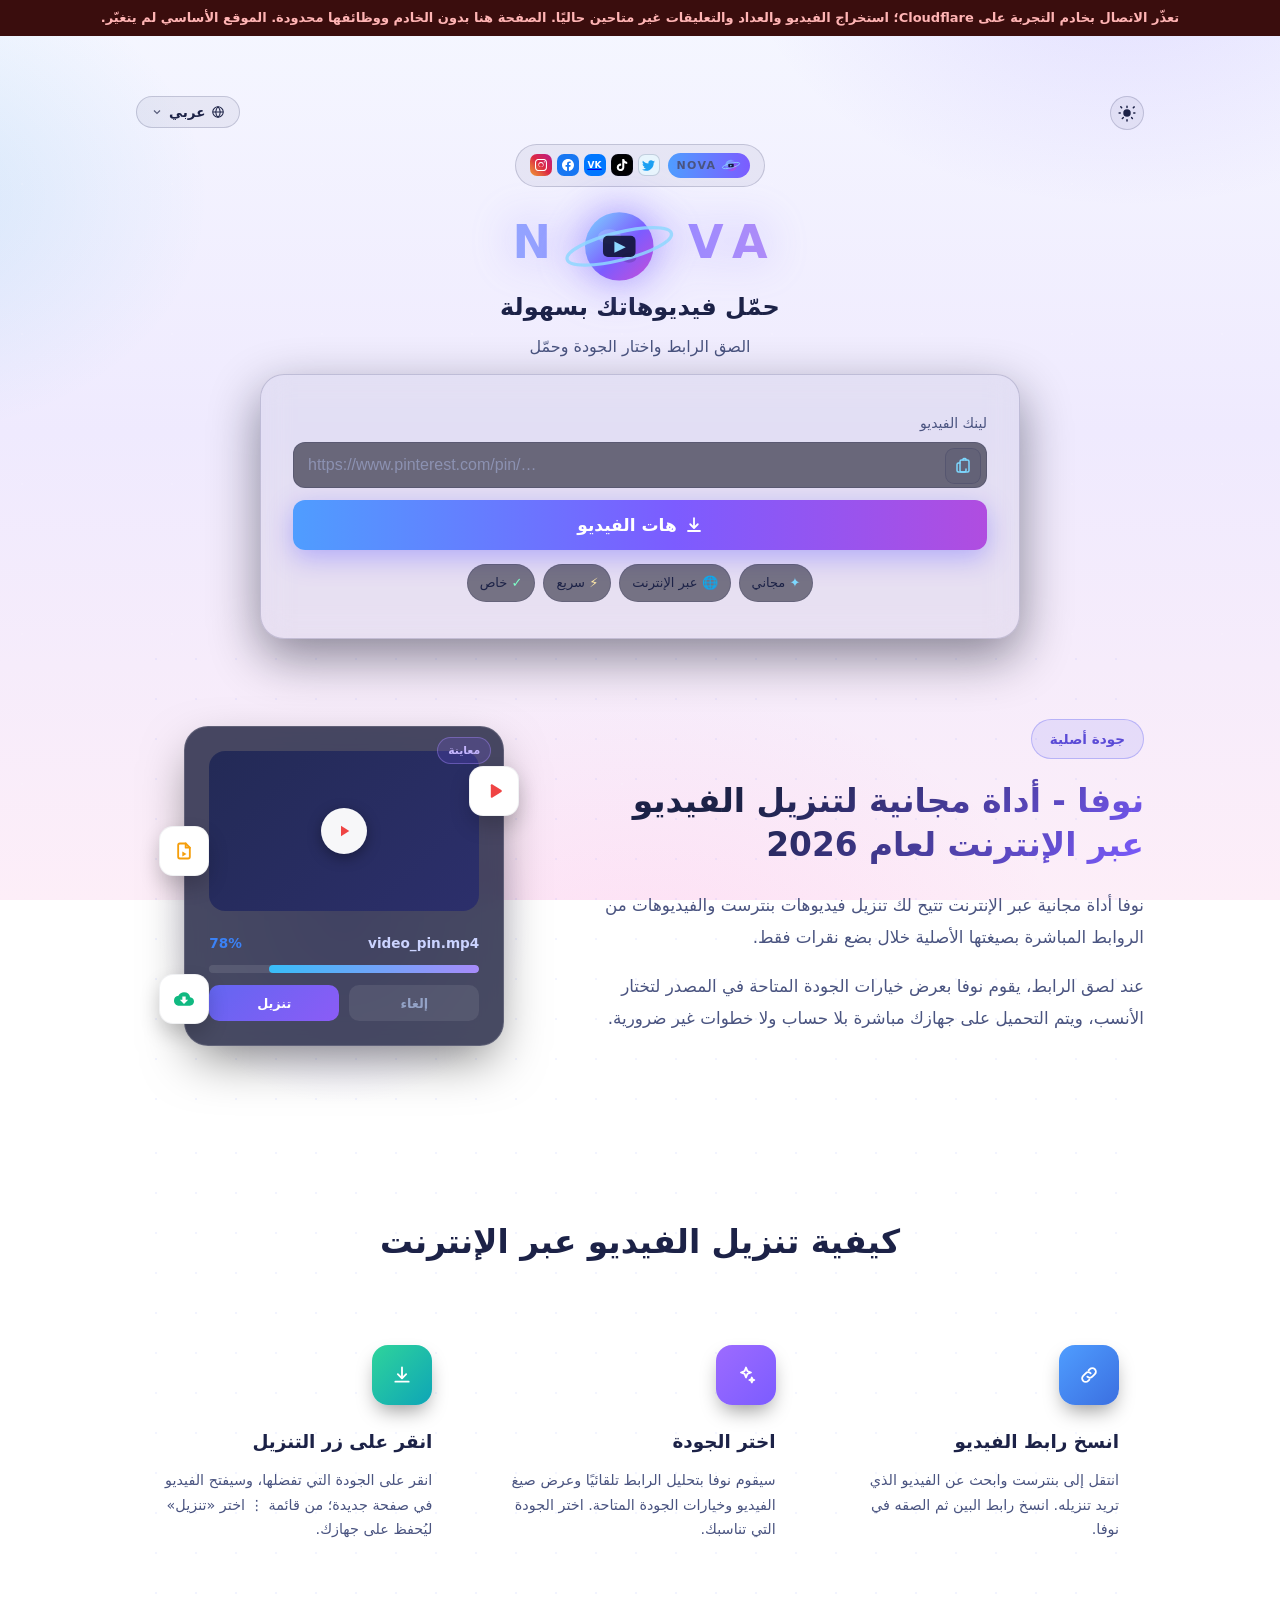
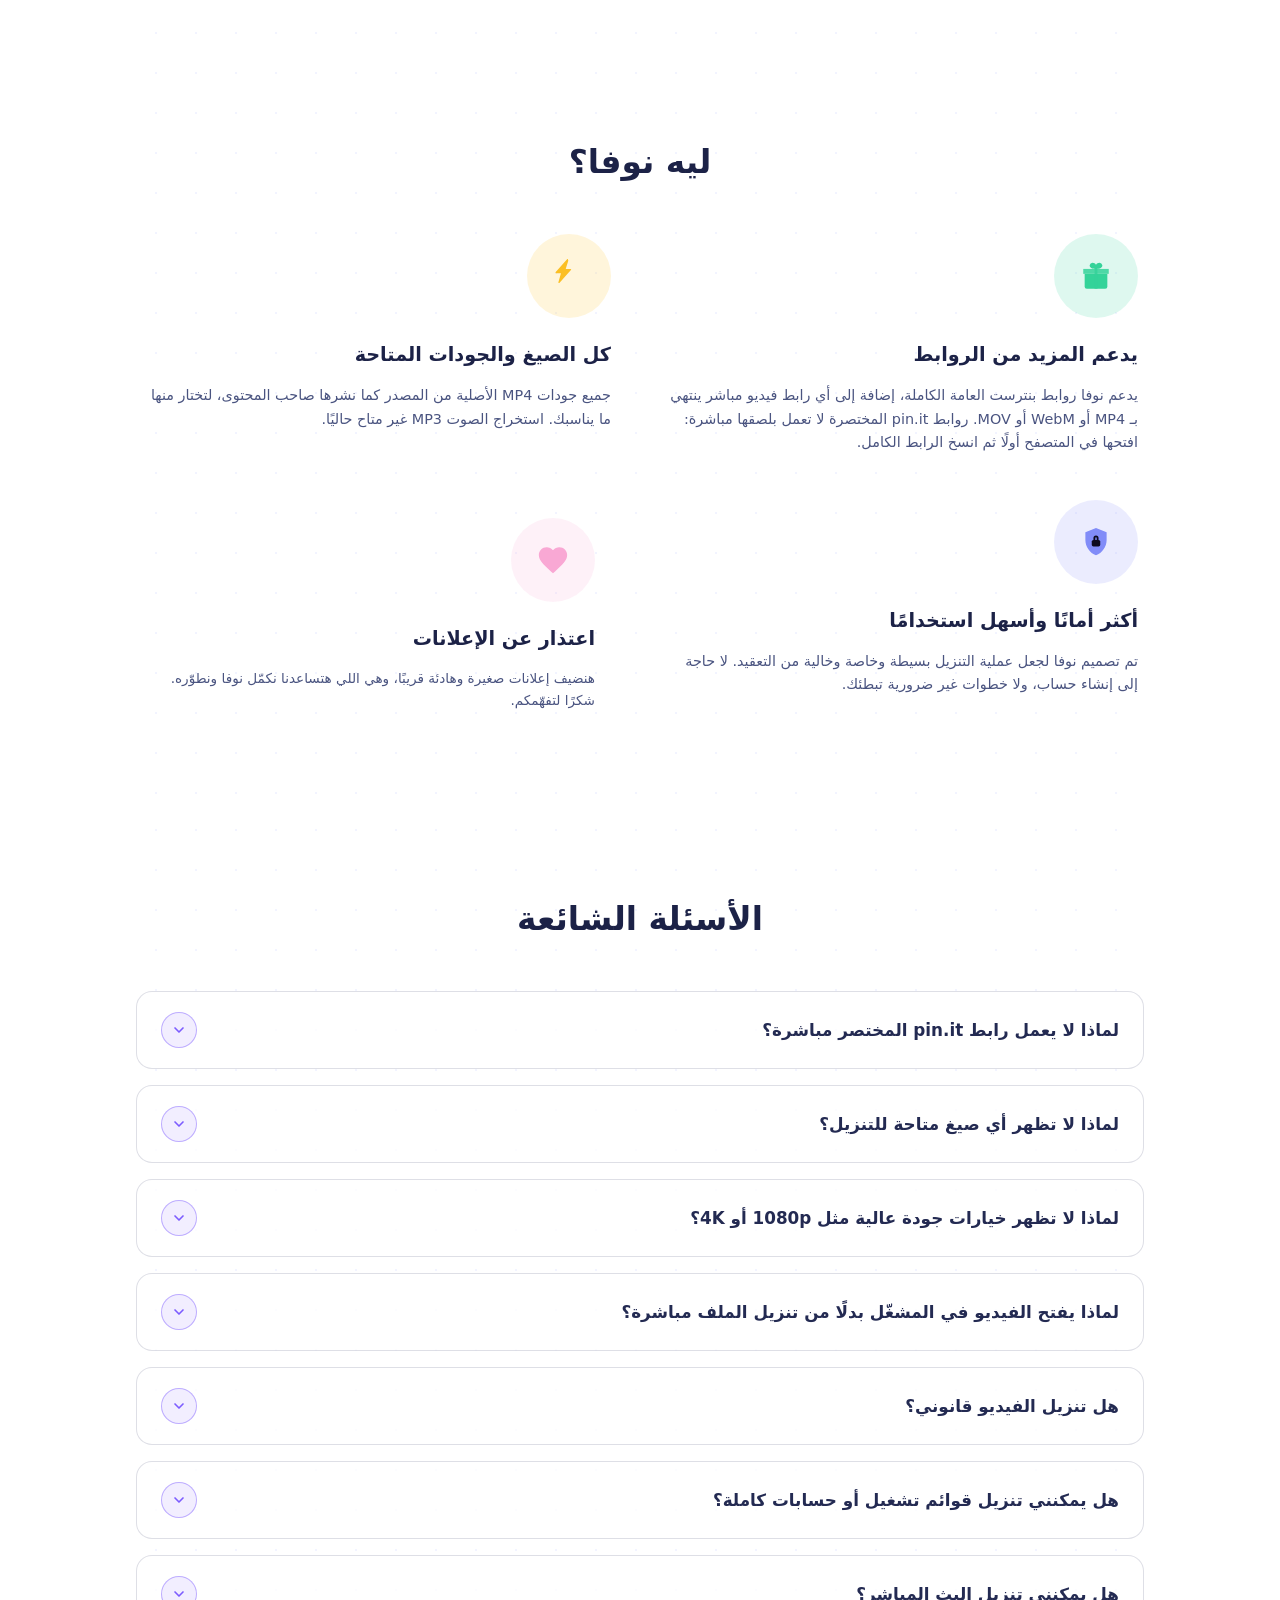
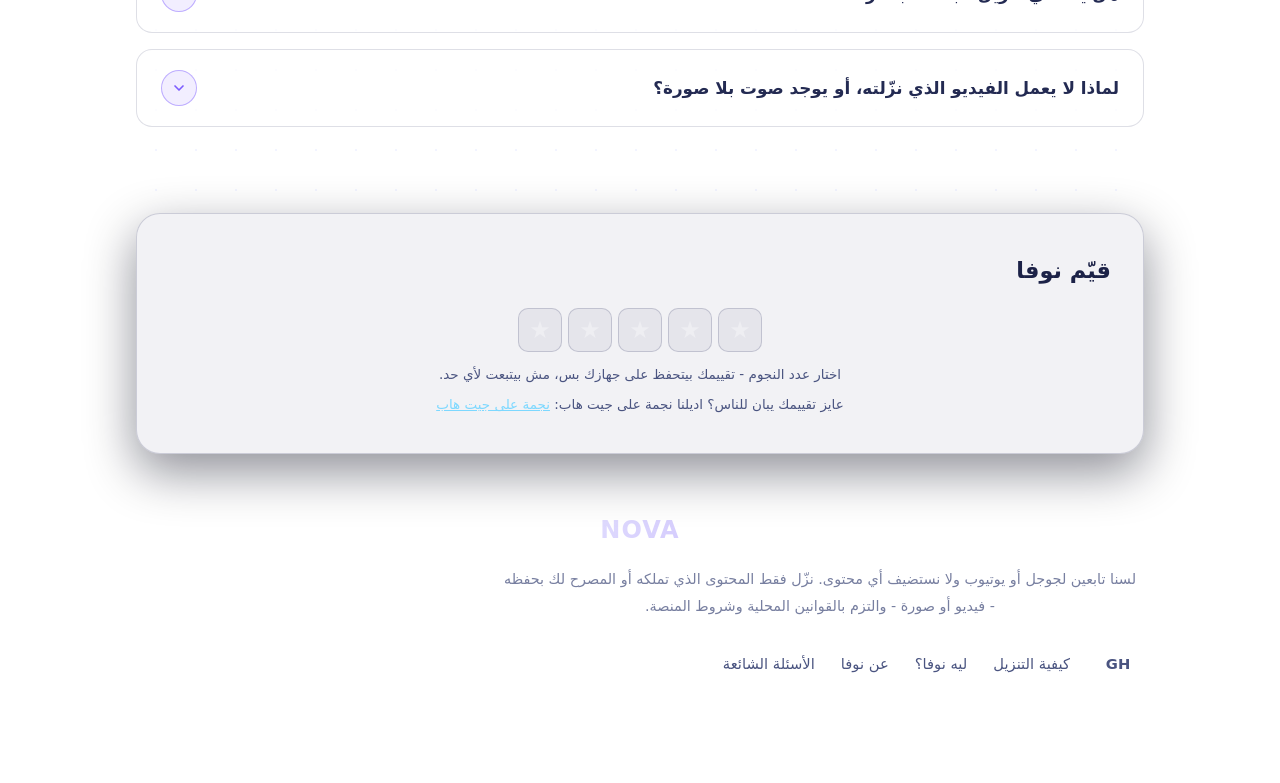
==== commit 265db1ae: "Preview: fix free-limits chip and light-mode input contrast" ====
--- a/preview-cf/index.html
+++ b/preview-cf/index.html
@@ -21,6 +21,7 @@
 <link rel="icon" href="data:image/svg+xml,%3Csvg xmlns='http://www.w3.org/2000/svg' viewBox='0 0 32 32'%3E%3Ccircle cx='16' cy='16' r='13' fill='%237c5cff'/%3E%3Cellipse cx='16' cy='16' rx='20' ry='6' fill='none' stroke='%237dd8ff' stroke-width='2' transform='rotate(-18 16 16)'/%3E%3C/svg%3E">
 <script>try{var st=localStorage.getItem('nova-theme');if(st==='light'||(st===null&&matchMedia('(prefers-color-scheme: light)').matches))document.documentElement.classList.add('light')}catch(e){}</script>
   <link rel="stylesheet" href="../prepared-frontend/style.css?v=44">
+<style>html.light #social-panel textarea,html.light #social-panel input{background:#fff;color:#1a2040;border:1px solid rgba(26,32,64,.35)}html.light #social-panel textarea::placeholder,html.light #social-panel input::placeholder{color:#5a6280;opacity:1}html:not(.light) #social-panel textarea::placeholder,html:not(.light) #social-panel input::placeholder{color:#aab4e0;opacity:1}</style>
 </head>
 <body><div dir="rtl" style="position:sticky;top:0;z-index:99;background:#2a1f00;color:#ffd479;font:600 13px/1.5 system-ui,sans-serif;padding:8px 12px;text-align:center">نسخة تجريبية لـ NOVA على Cloudflare المجاني (قيد الاختبار) · الفيديو يُفتح في تبويب جديد لتحفظه من المتصفح (مش تنزيل بضغطة واحدة) · للخطة المجانية حدود استخدام ولا يوجد تشغيل مضمون · الموقع الأساسي لسه زي ما هو</div>
 <div class="stars" aria-hidden="true"></div>
@@ -83,7 +84,7 @@
     <div id="msg" role="status" aria-live="polite"></div>
     <div class="chips">
       <span class="chip"><i class="dot dc">✦</i> <span data-i18n="chip_free">مجاني</span></span>
-      <span class="chip"><i class="dot dv">∞</i> <span data-i18n="chip_nolimits">بلا حدود</span></span>
+      
       <span class="chip"><i class="dot dc">🌐</i> <span data-i18n="chip_online">عبر الإنترنت</span></span>
       <span class="chip"><i class="dot dy">⚡</i> <span data-i18n="chip_fast">سريع</span></span>
       <span class="chip"><i class="dot dg">✓</i> <span data-i18n="chip_private">خاص</span></span>
@@ -260,7 +261,7 @@
  t=t.replace("const NOVA_BACKEND = '';","const NOVA_BACKEND = 'https://nova-api.alaziziya7.workers.dev';").replace("const NOVA_PROXY = false;","const NOVA_PROXY = false;");
  var e=document.createElement('script');e.textContent=t;document.body.appendChild(e);
  document.dispatchEvent(new Event('DOMContentLoaded'));
- var c=document.querySelector('[data-i18n=chip_private]');if(c&&c.parentNode)c.parentNode.remove();
+ var c=document.querySelector('[data-i18n=chip_private]');if(c&&c.parentNode)c.parentNode.remove();var c2=document.querySelector('[data-i18n=chip_nolimits]');if(c2&&c2.parentNode)c2.parentNode.remove();
 });
 });
 </script>
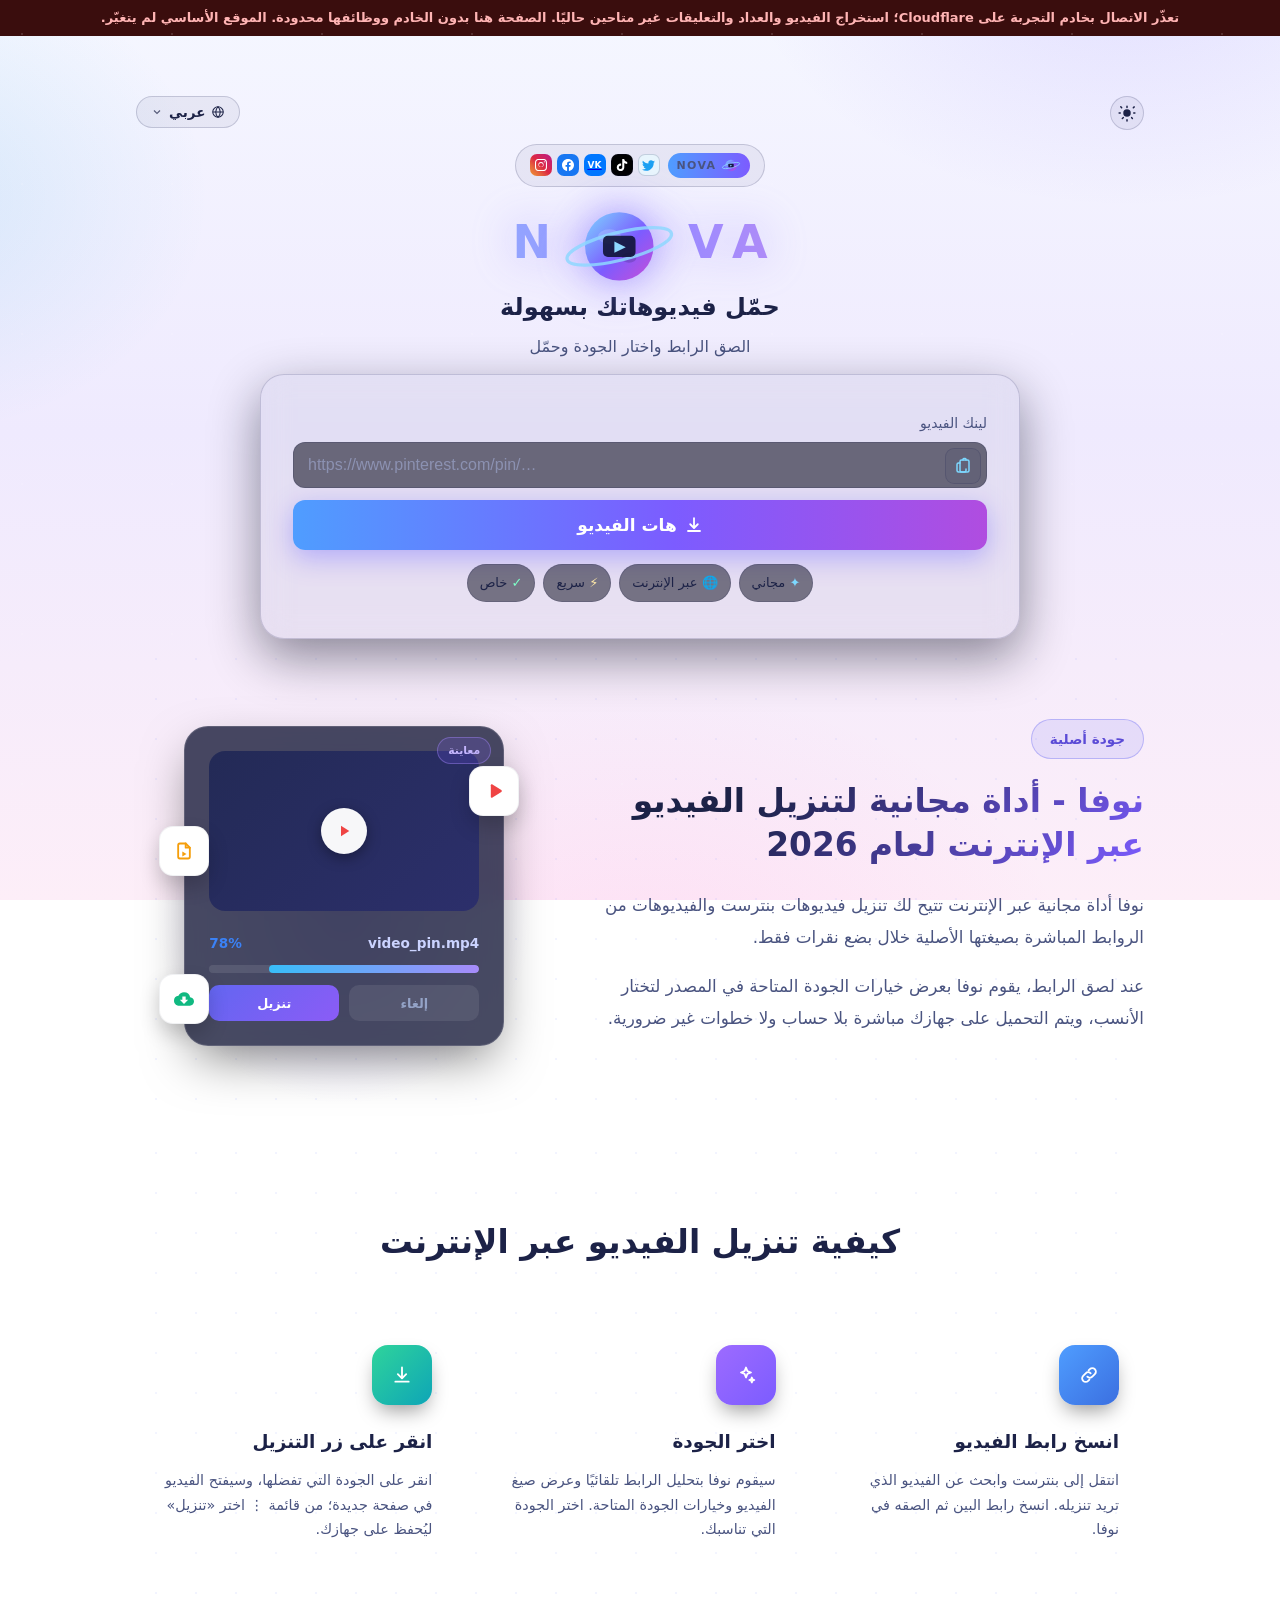
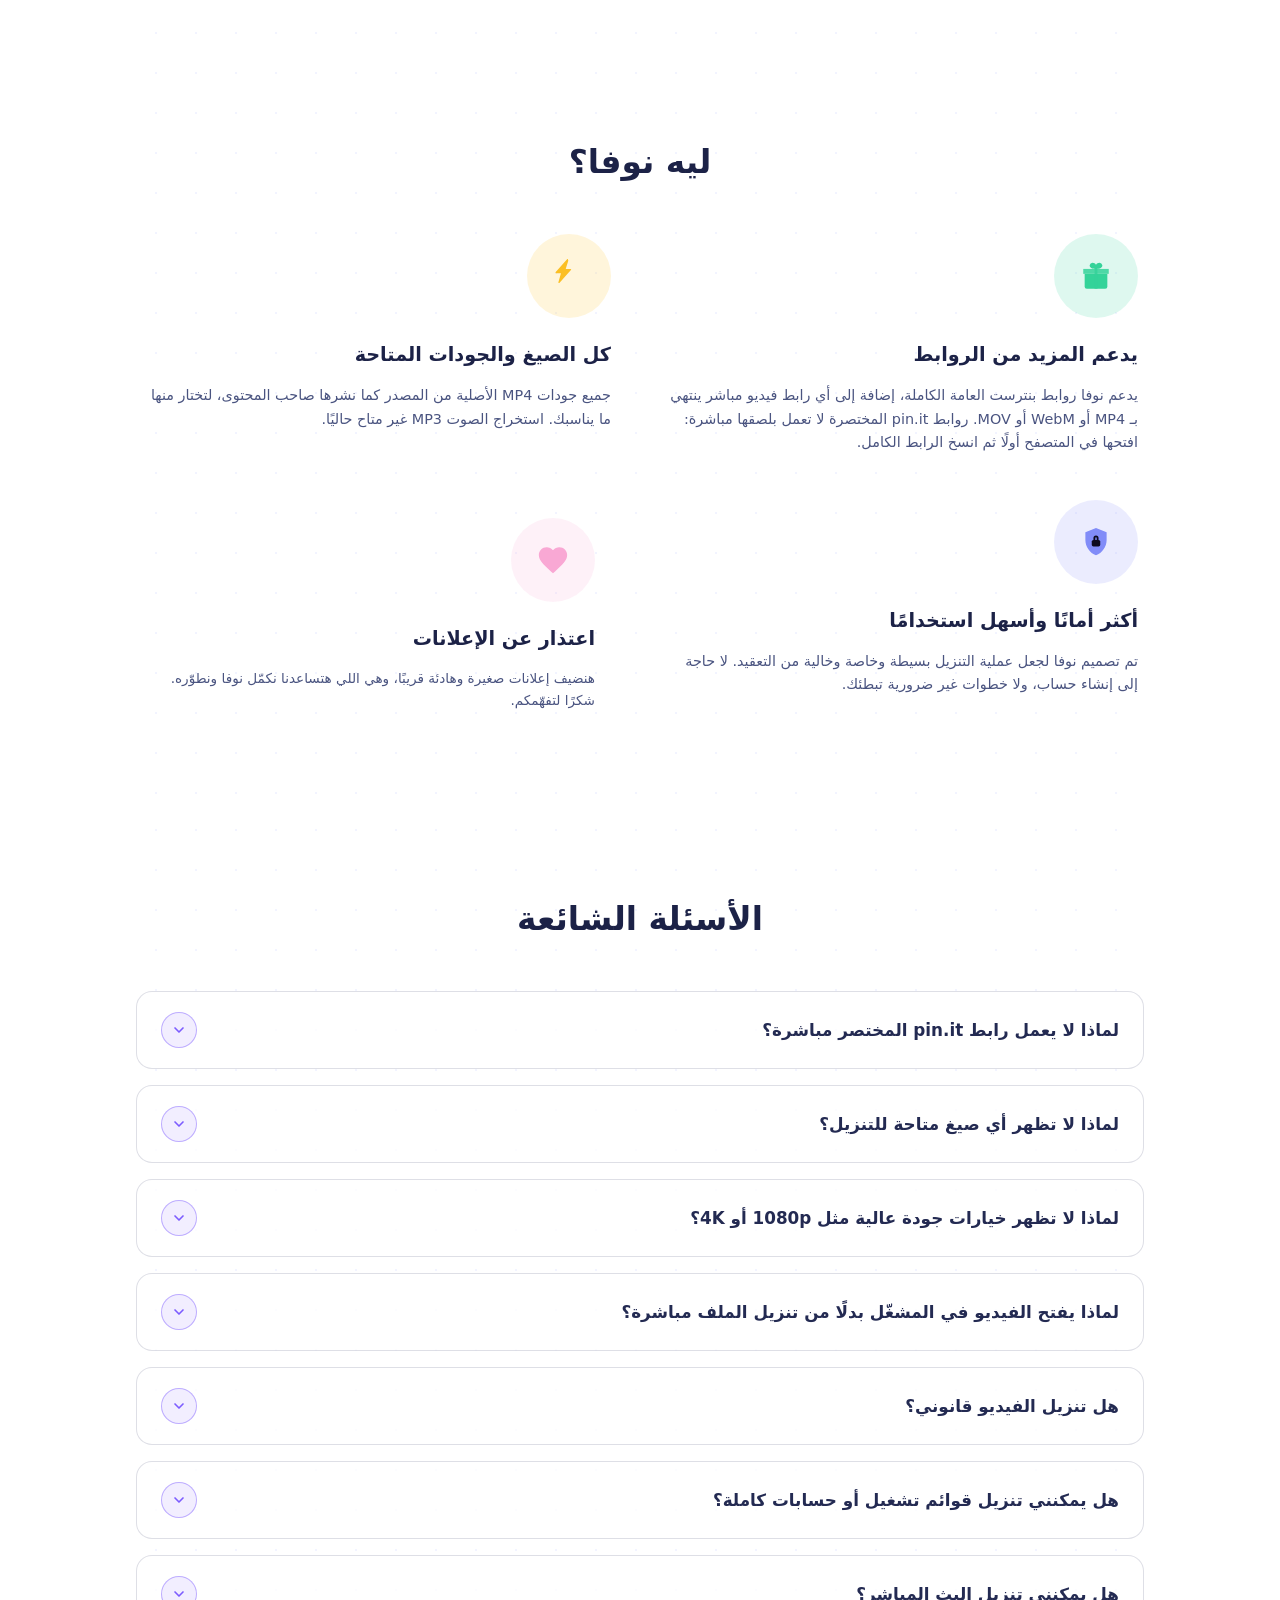
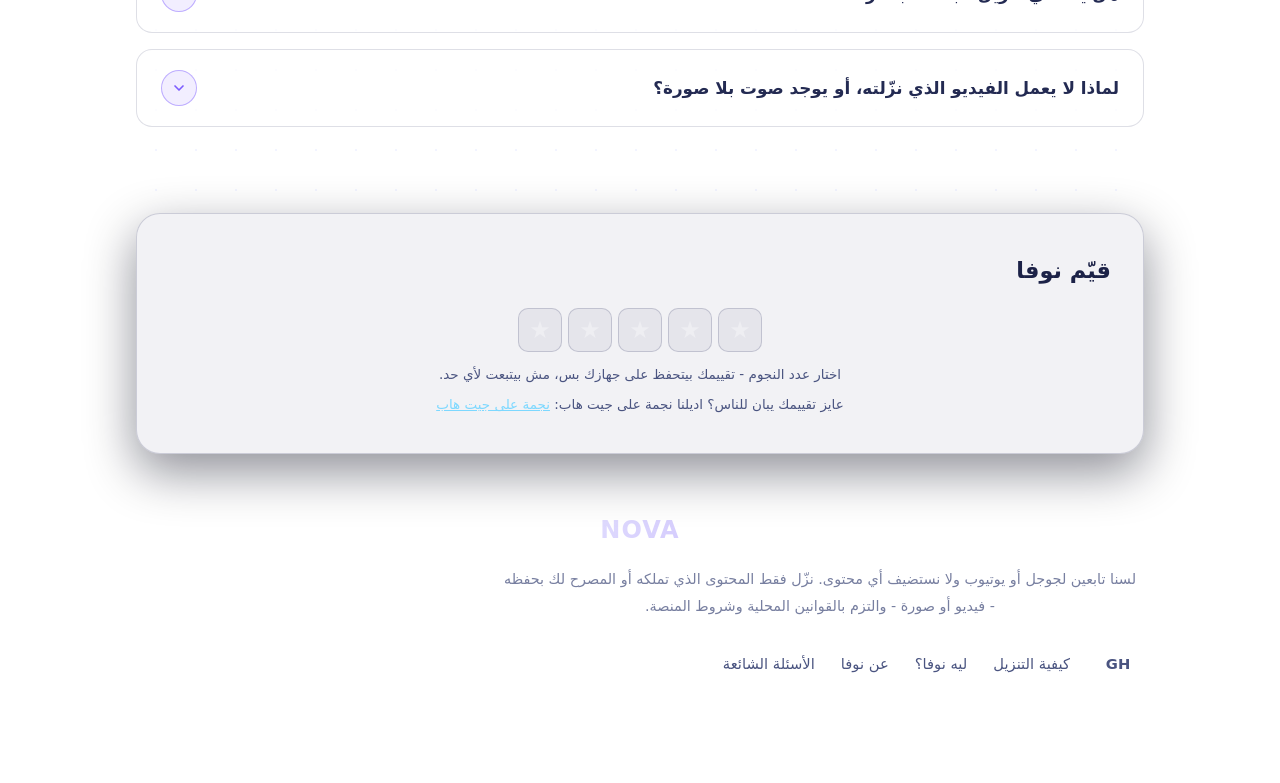
==== commit a5393a58: "Preview: load reviews panel, static banner" ====
--- a/preview-cf/index.html
+++ b/preview-cf/index.html
@@ -23,7 +23,7 @@
   <link rel="stylesheet" href="../prepared-frontend/style.css?v=44">
 <style>html.light #social-panel textarea,html.light #social-panel input{background:#fff;color:#1a2040;border:1px solid rgba(26,32,64,.35)}html.light #social-panel textarea::placeholder,html.light #social-panel input::placeholder{color:#5a6280;opacity:1}html:not(.light) #social-panel textarea::placeholder,html:not(.light) #social-panel input::placeholder{color:#aab4e0;opacity:1}</style>
 </head>
-<body><div dir="rtl" style="position:sticky;top:0;z-index:99;background:#2a1f00;color:#ffd479;font:600 13px/1.5 system-ui,sans-serif;padding:8px 12px;text-align:center">نسخة تجريبية لـ NOVA على Cloudflare المجاني (قيد الاختبار) · الفيديو يُفتح في تبويب جديد لتحفظه من المتصفح (مش تنزيل بضغطة واحدة) · للخطة المجانية حدود استخدام ولا يوجد تشغيل مضمون · الموقع الأساسي لسه زي ما هو</div>
+<body><div dir="rtl" style="position:static;background:#2a1f00;color:#ffd479;font:600 13px/1.5 system-ui,sans-serif;padding:8px 12px;text-align:center">نسخة تجريبية لـ NOVA على Cloudflare المجاني (قيد الاختبار) · الفيديو يُفتح في تبويب جديد لتحفظه من المتصفح (مش تنزيل بضغطة واحدة) · للخطة المجانية حدود استخدام ولا يوجد تشغيل مضمون · الموقع الأساسي لسه زي ما هو</div>
 <div class="stars" aria-hidden="true"></div>
 <div class="stars stars2" aria-hidden="true"></div>
 <main class="card">
@@ -261,6 +261,7 @@
  t=t.replace("const NOVA_BACKEND = '';","const NOVA_BACKEND = 'https://nova-api.alaziziya7.workers.dev';").replace("const NOVA_PROXY = false;","const NOVA_PROXY = false;");
  var e=document.createElement('script');e.textContent=t;document.body.appendChild(e);
  document.dispatchEvent(new Event('DOMContentLoaded'));
+ var rs=document.createElement('script');rs.src='reviews.js?v=1';rs.onload=function(){var o=window.novaSocialPaint;window.novaSocialPaint=function(){if(o)o();if(window.novaReviewsPaint)window.novaReviewsPaint()}};document.body.appendChild(rs);
  var c=document.querySelector('[data-i18n=chip_private]');if(c&&c.parentNode)c.parentNode.remove();var c2=document.querySelector('[data-i18n=chip_nolimits]');if(c2&&c2.parentNode)c2.parentNode.remove();
 });
 });
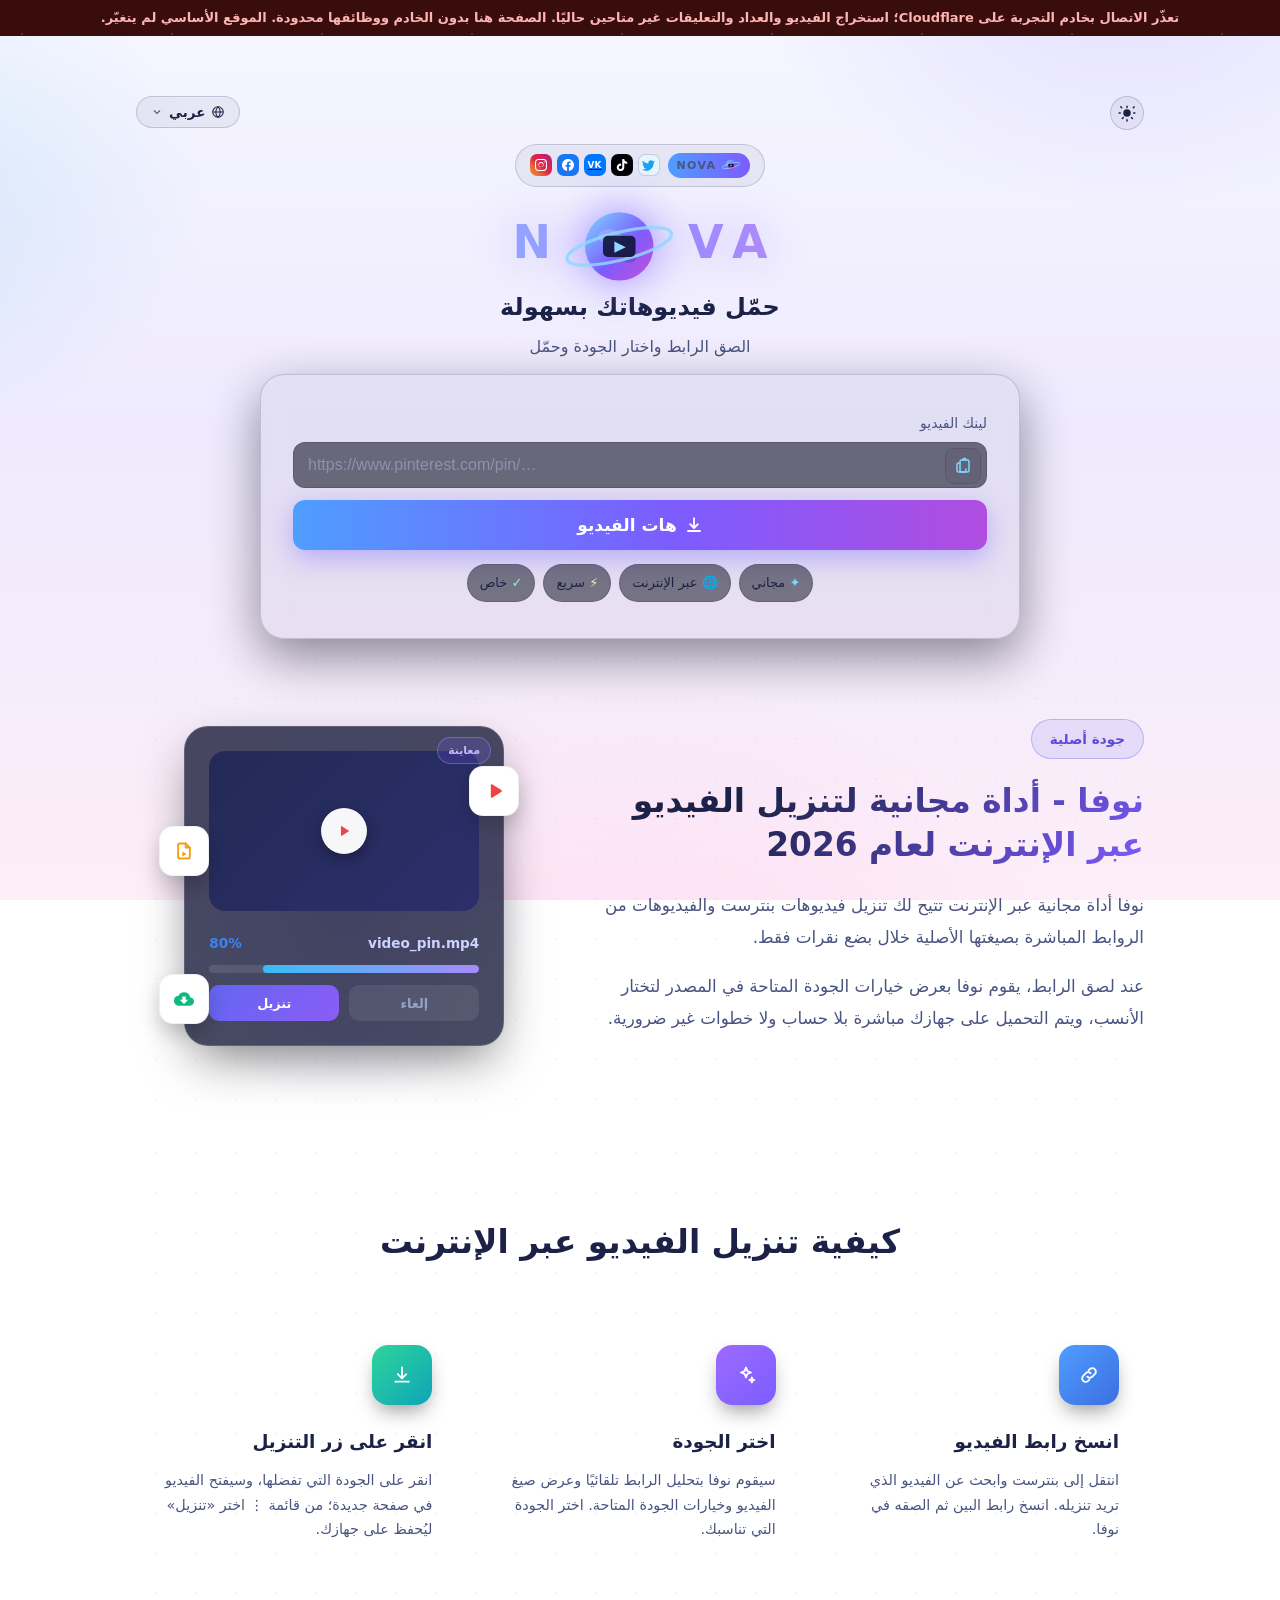
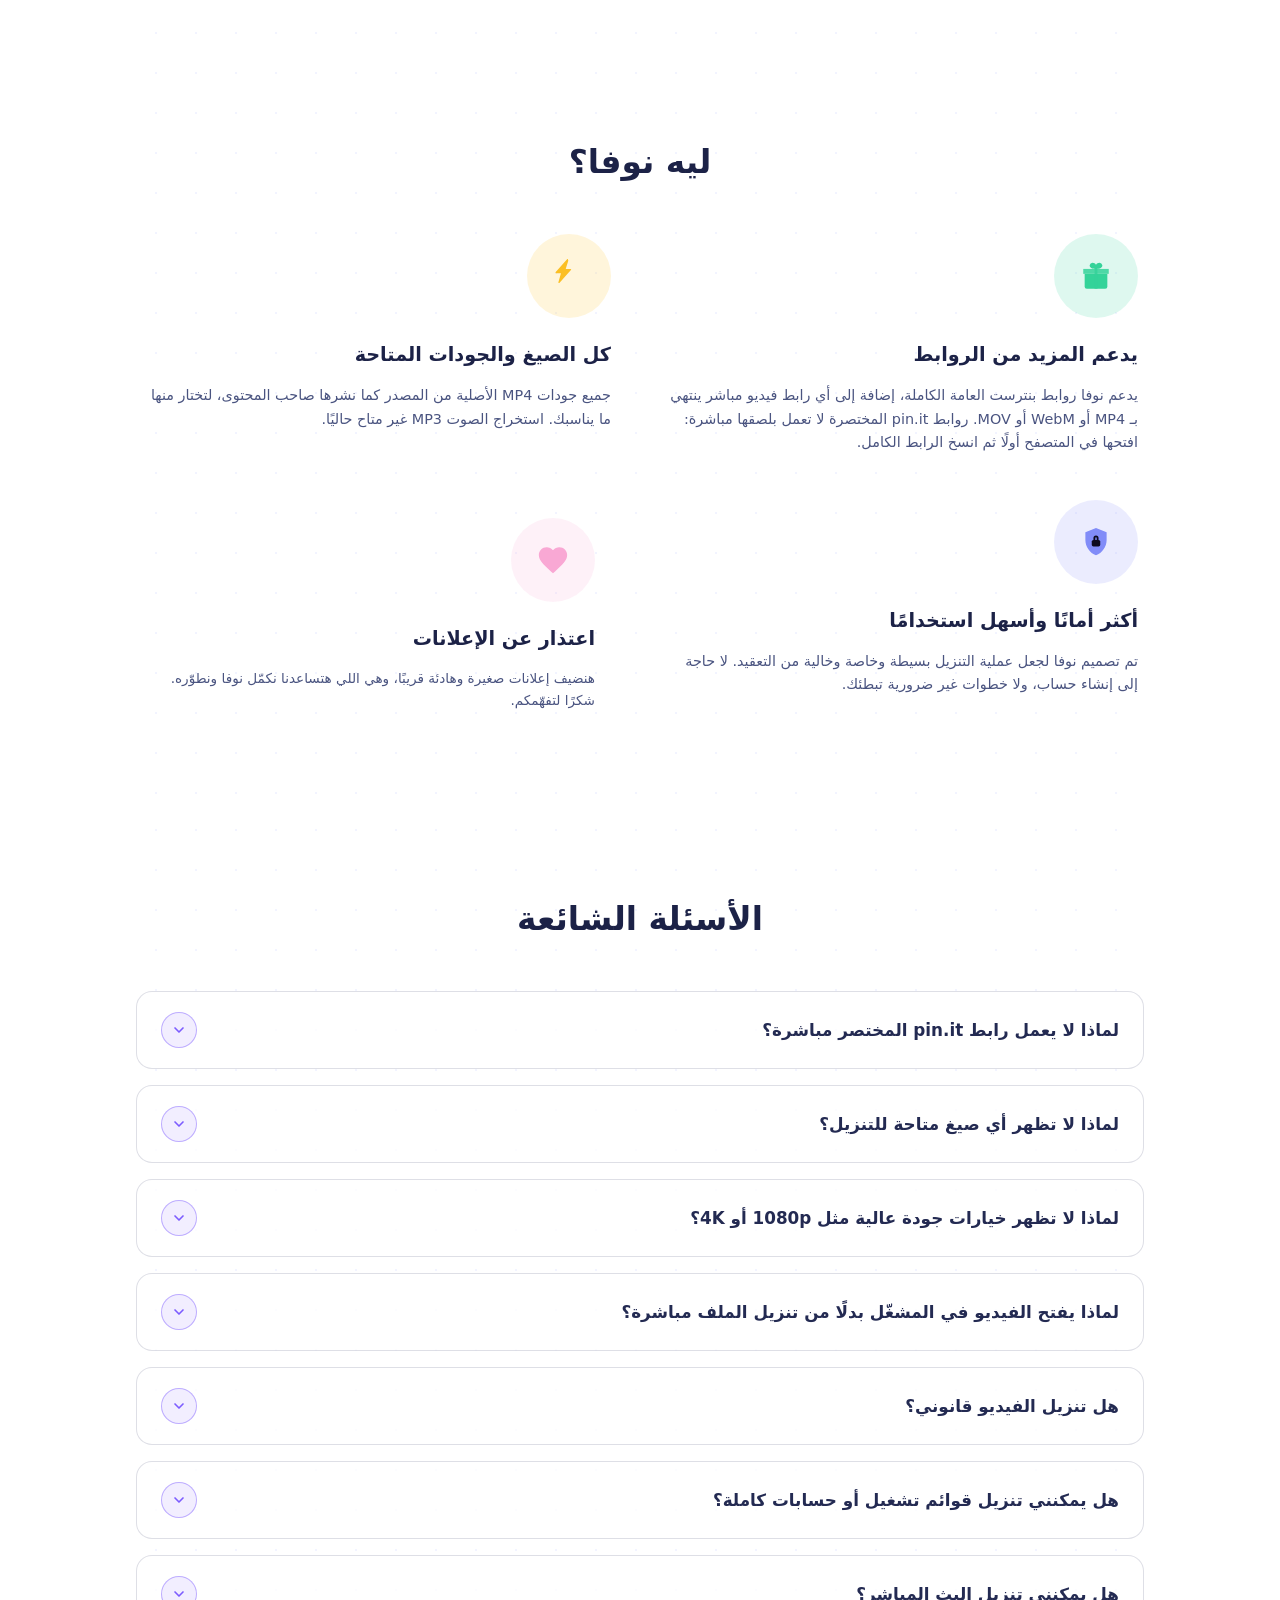
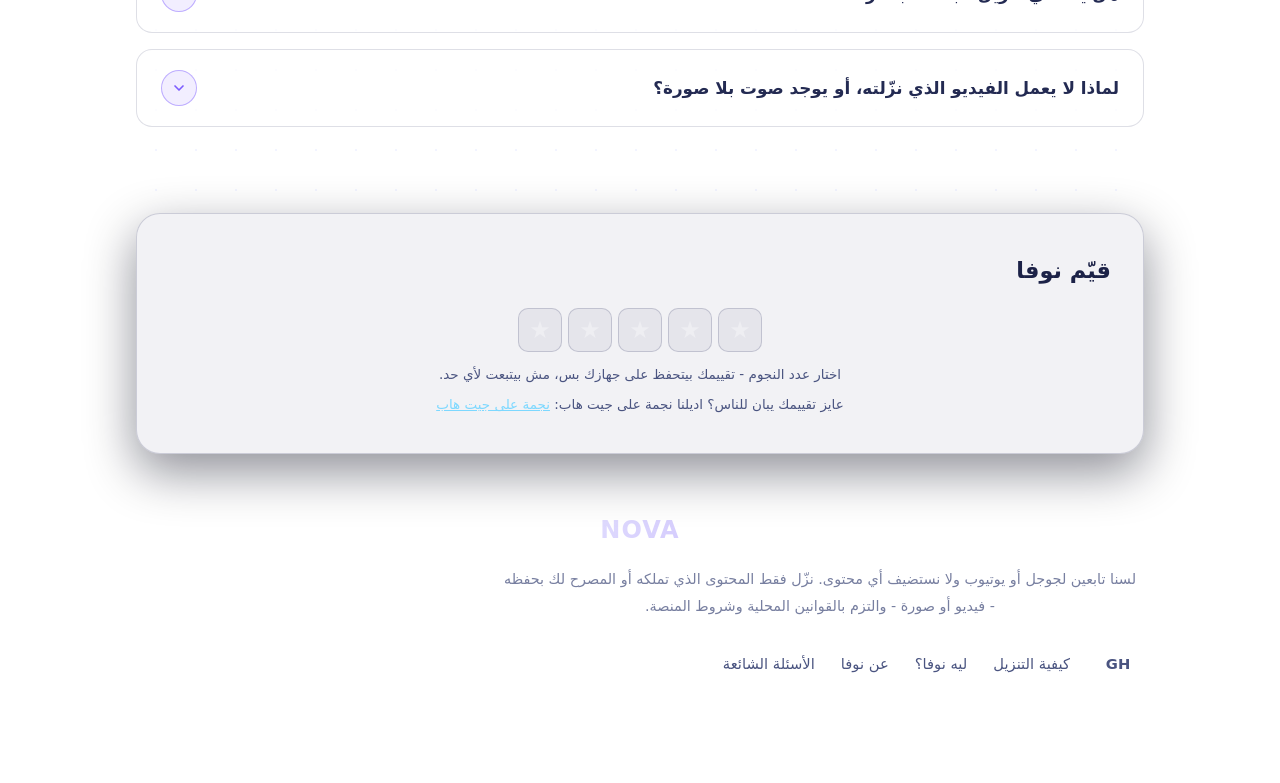
==== commit e671c885: "preview: load reviews.js v2 and audio.js" ====
--- a/preview-cf/index.html
+++ b/preview-cf/index.html
@@ -261,7 +261,7 @@
  t=t.replace("const NOVA_BACKEND = '';","const NOVA_BACKEND = 'https://nova-api.alaziziya7.workers.dev';").replace("const NOVA_PROXY = false;","const NOVA_PROXY = false;");
  var e=document.createElement('script');e.textContent=t;document.body.appendChild(e);
  document.dispatchEvent(new Event('DOMContentLoaded'));
- var rs=document.createElement('script');rs.src='reviews.js?v=1';rs.onload=function(){var o=window.novaSocialPaint;window.novaSocialPaint=function(){if(o)o();if(window.novaReviewsPaint)window.novaReviewsPaint()}};document.body.appendChild(rs);
+ var rs=document.createElement('script');rs.src='reviews.js?v=2';rs.onload=function(){var o=window.novaSocialPaint;window.novaSocialPaint=function(){if(o)o();if(window.novaReviewsPaint)window.novaReviewsPaint()}};document.body.appendChild(rs);var as=document.createElement('script');as.src='audio.js?v=1';document.body.appendChild(as);
  var c=document.querySelector('[data-i18n=chip_private]');if(c&&c.parentNode)c.parentNode.remove();var c2=document.querySelector('[data-i18n=chip_nolimits]');if(c2&&c2.parentNode)c2.parentNode.remove();
 });
 });
